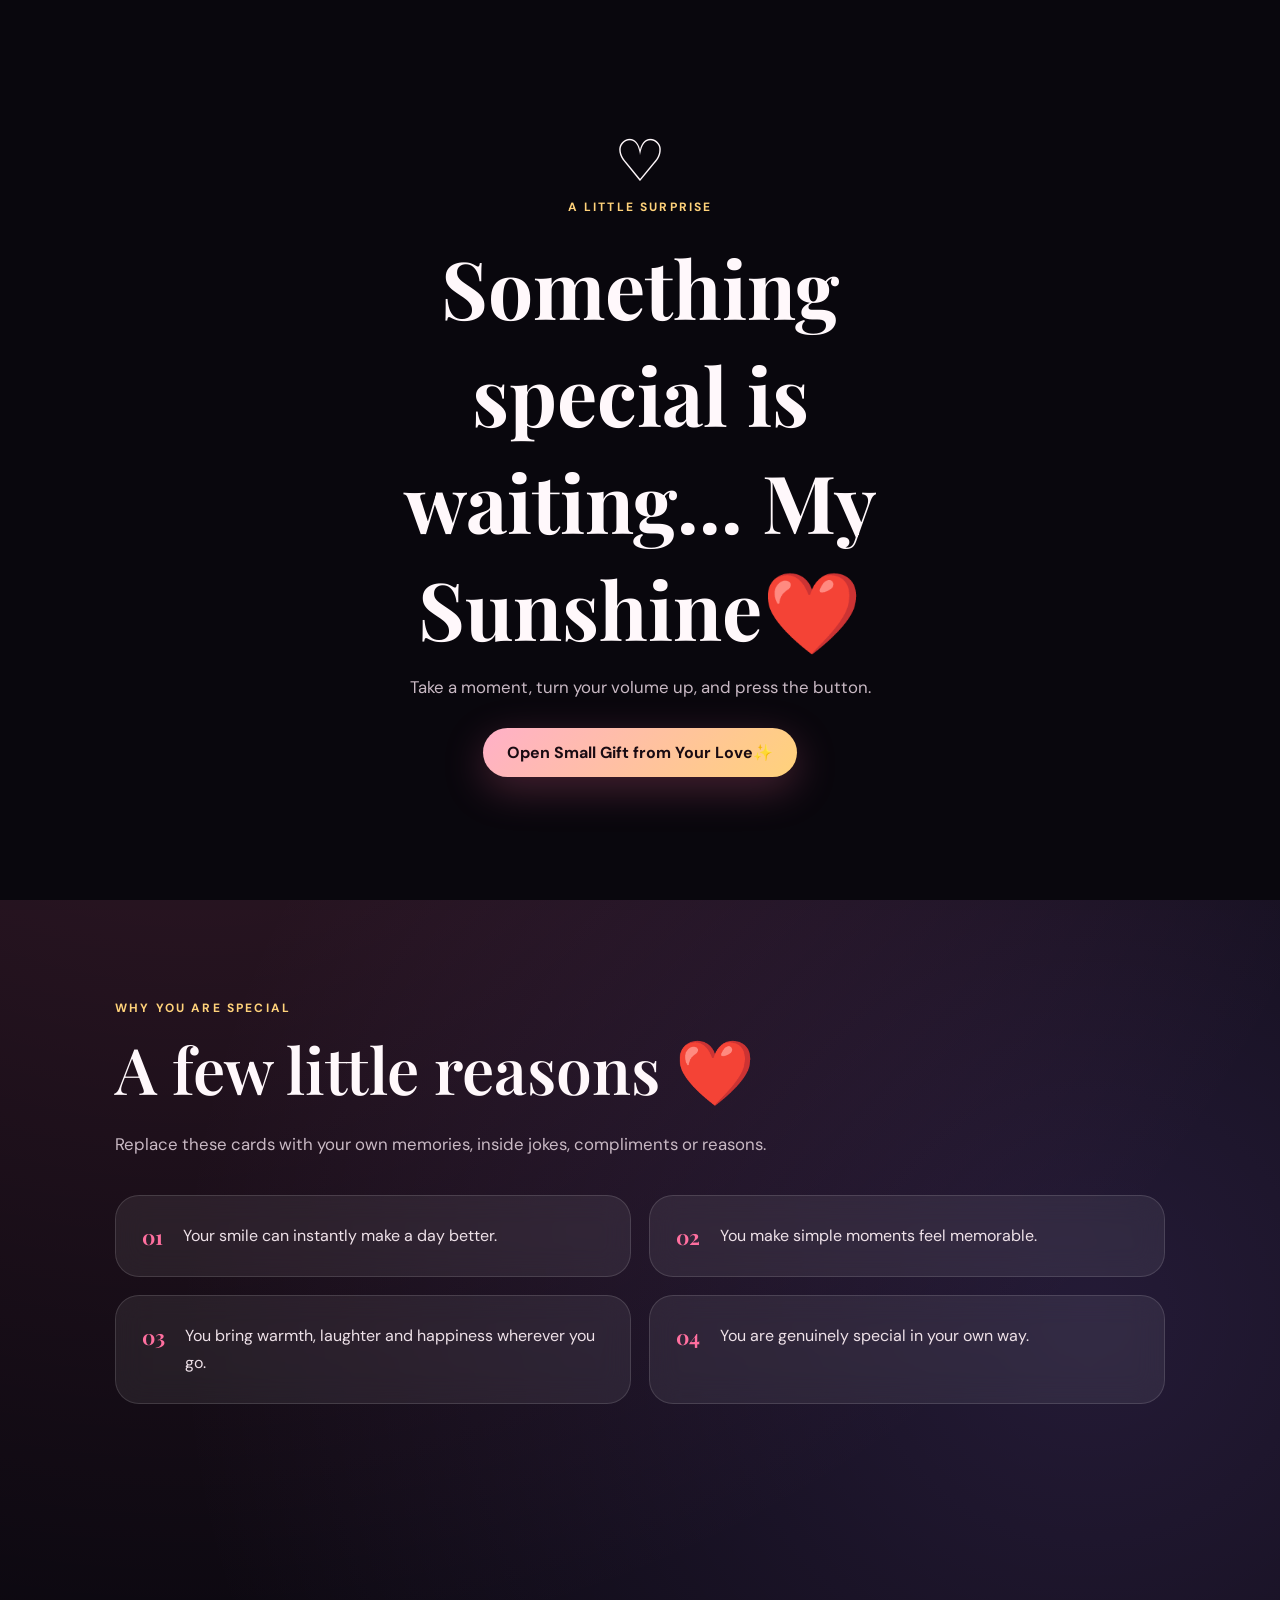
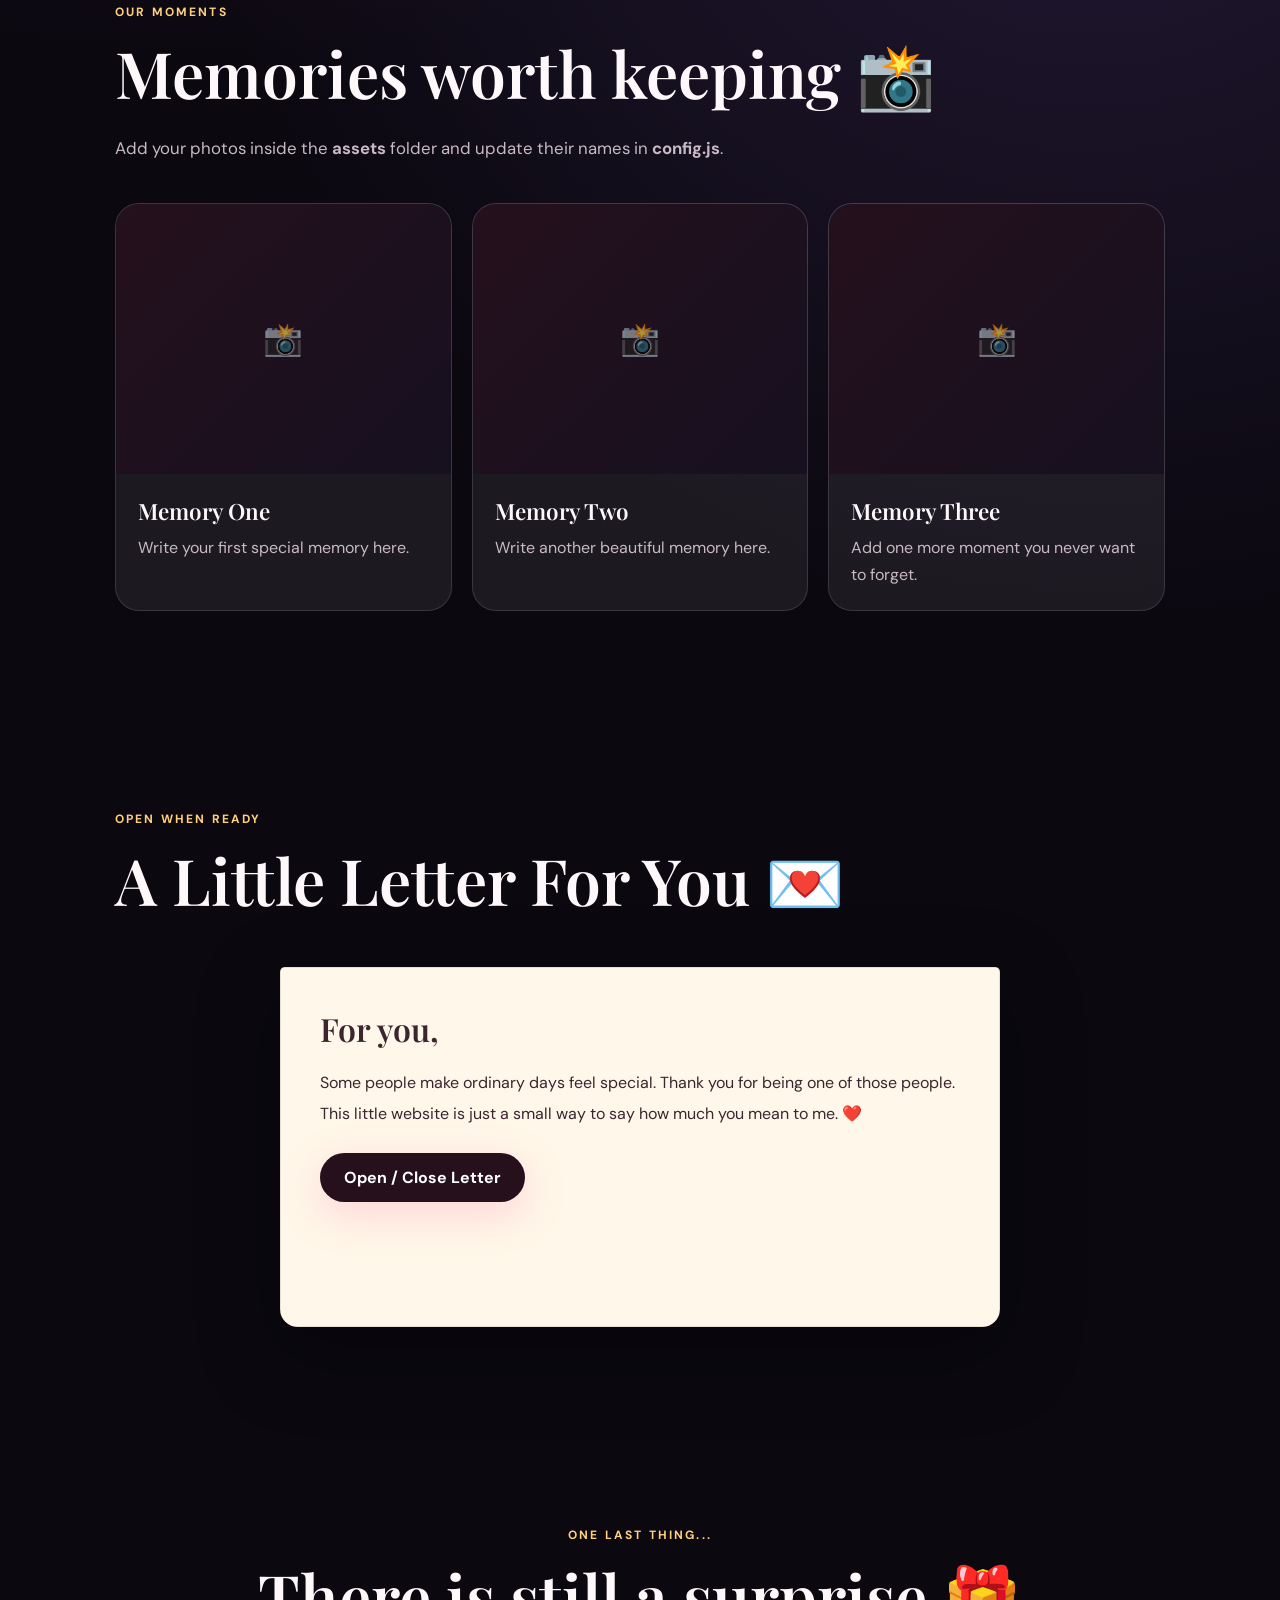
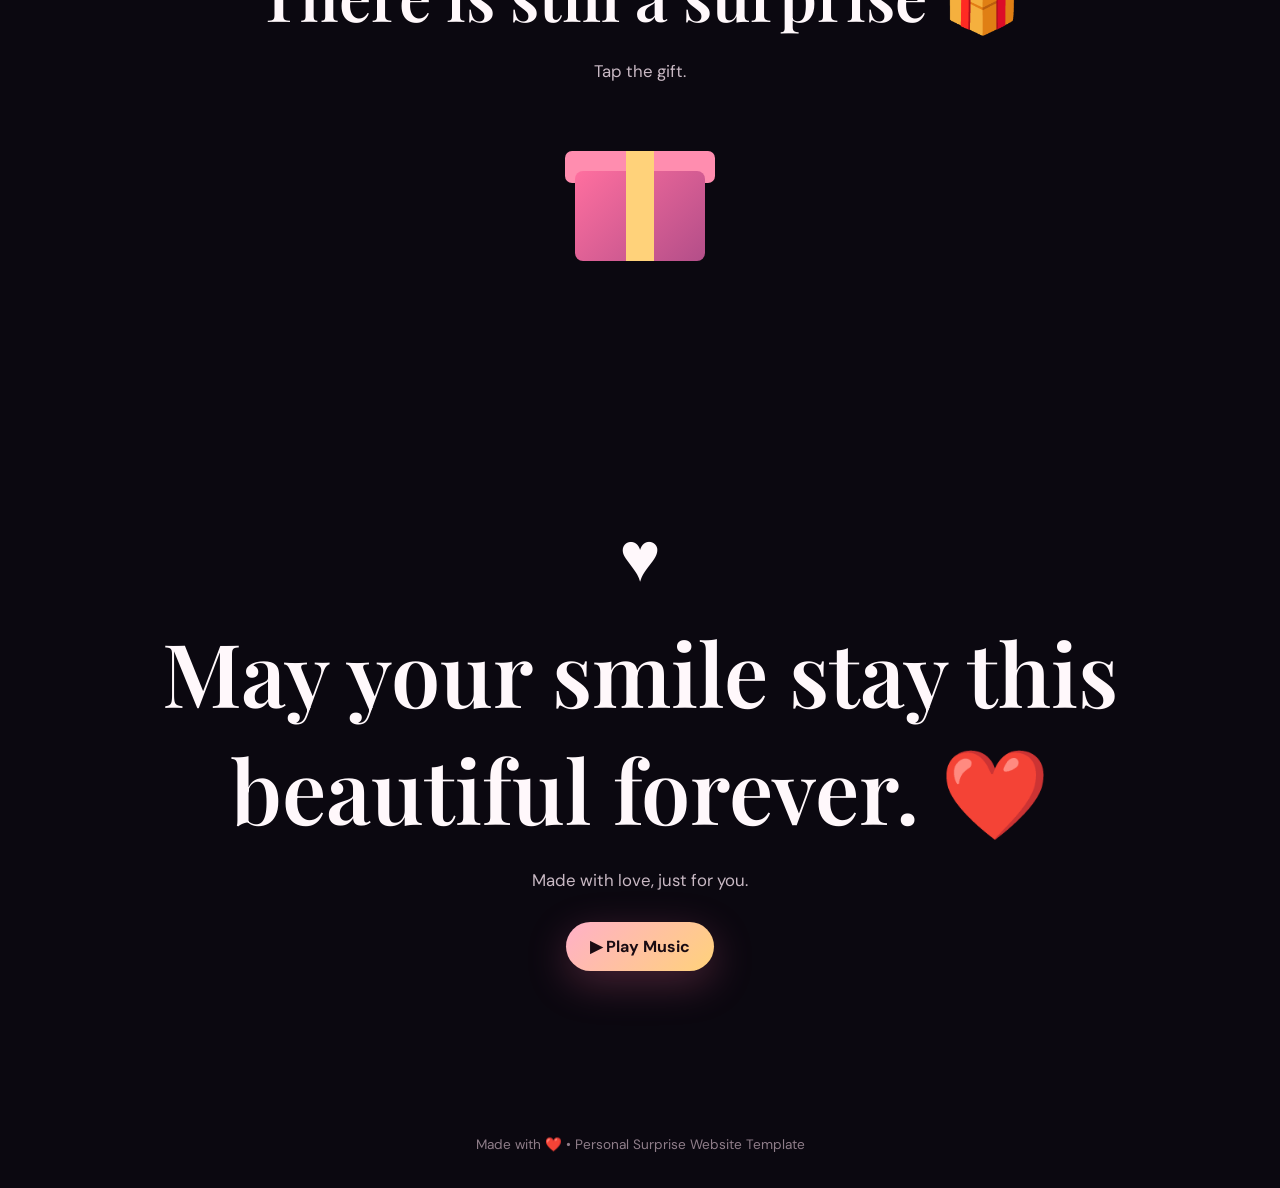
==== index.html @ 91154328 "Update index.html" ====
<!DOCTYPE html>
<html lang="en">
<head>
  <meta charset="UTF-8">
  <meta name="viewport" content="width=device-width, initial-scale=1.0">
  <meta name="description" content="A personalized surprise website">
  <link rel="stylesheet" href="style.css">
</head>
<body>

  <div class="intro" id="intro">
    <div class="intro-box">
      <div class="mini-heart">♡</div>
      <div class="eyebrow">A little surprise</div>
      <h1>Something special is waiting... My Sunshine❤️</h1>
      <p>Take a moment, turn your volume up, and press the button.</p>
      <button class="btn" id="startButton">Open Small Gift from Your Love✨</button>
    </div>
  </div>

  <main>
    <section class="hero" id="home">
      <div class="container hero-content">
        <div class="eyebrow" id="occasionLabel">Happy Birthday</div>
        <h1 id="heroTitle">Happy Birthday, <span id="personName">Someone Special</span>! 🎂</h1>
        <p class="lead" id="heroText">A little surprise made just for you.</p>
        <div class="countdown" id="countdown">Loading...</div>
        <div class="scroll-note">Scroll slowly ↓</div>
      </div>
    </section>

    <section>
      <div class="container">
        <div class="eyebrow">Why you are special</div>
        <h2>A few little reasons ❤️</h2>
        <p class="lead">Replace these cards with your own memories, inside jokes, compliments or reasons.</p>
        <div class="grid" id="reasons"></div>
      </div>
    </section>

    <section>
      <div class="container">
        <div class="eyebrow">Our moments</div>
        <h2>Memories worth keeping 📸</h2>
        <p class="lead">Add your photos inside the <b>assets</b> folder and update their names in <b>config.js</b>.</p>
        <div class="memories" id="memories"></div>
      </div>
    </section>

    <section>
      <div class="container">
        <div class="eyebrow">Open when ready</div>
        <h2 id="letterTitle">A Little Letter For You 💌</h2>
        <div class="letter-wrap">
          <div class="letter" id="letter">
            <h3>For you,</h3>
            <p id="letterText"></p>
            <button class="btn open-letter" id="openLetter">Open / Close Letter</button>
          </div>
        </div>
      </div>
    </section>

    <section class="gift-section">
      <div class="container">
        <div class="eyebrow">One last thing...</div>
        <h2>There is still a surprise 🎁</h2>
        <p class="lead" style="margin:auto">Tap the gift.</p>
        <div class="gift" id="gift" aria-label="Open gift">
          <div class="lid"></div>
          <div class="ribbon"></div>
          <div class="box"></div>
        </div>
      </div>
    </section>

    <section class="final" id="final">
      <div class="container">
        <div class="final-heart">♥</div>
        <h2 id="finalMessage">May your smile stay this beautiful forever. ❤️</h2>
        <p class="lead" style="margin:auto">Made with love, just for you.</p>
        <button class="btn" id="musicButton">▶ Play Music</button>
      </div>
    </section>
  </main>

  <audio id="music" loop preload="none"></audio>

  <footer>
    Made with ❤️ • Personal Surprise Website Template
  </footer>

  <script src="config.js"></script>
  <script src="script.js"></script>
</body>
</html>
---- style.css ----
@import url('https://fonts.googleapis.com/css2?family=DM+Sans:wght@400;500;700&family=Playfair+Display:wght@500;600;700&display=swap');

:root{
  --bg:#0b0810;
  --card:rgba(255,255,255,.07);
  --line:rgba(255,255,255,.13);
  --text:#fff8fb;
  --muted:#c9b9c4;
  --pink:#ff6f9f;
  --purple:#a77bff;
  --gold:#ffd27a;
}

*{box-sizing:border-box;margin:0;padding:0}
html{scroll-behavior:smooth}
body{
  background:
    radial-gradient(circle at 15% 10%, rgba(255,111,159,.18), transparent 30%),
    radial-gradient(circle at 85% 30%, rgba(167,123,255,.16), transparent 28%),
    var(--bg);
  color:var(--text);
  font-family:"DM Sans",sans-serif;
  overflow-x:hidden;
}
body:before{
  content:"";position:fixed;inset:0;pointer-events:none;opacity:.22;
  background-image:radial-gradient(rgba(255,255,255,.8) 1px,transparent 1px);
  background-size:42px 42px;
}
a{color:inherit;text-decoration:none}
button{font:inherit}

.intro{
  position:fixed;z-index:50;inset:0;display:grid;place-items:center;
  background:#09070d;transition:opacity .8s,visibility .8s;
}
.intro.hide{opacity:0;visibility:hidden;pointer-events:none}
.intro-box{text-align:center;padding:30px;max-width:650px}
.mini-heart{font-size:58px;animation:pulse 1.5s infinite}
.intro h1{font:700 clamp(2.4rem,8vw,5rem) "Playfair Display",serif;margin:18px 0 12px}
.intro p{color:var(--muted);font-size:1.05rem;line-height:1.7}
.btn{
  border:0;border-radius:999px;padding:14px 24px;margin-top:26px;
  color:#190b12;background:linear-gradient(135deg,#ffb0c8,#ffd27a);
  font-weight:700;cursor:pointer;box-shadow:0 12px 40px rgba(255,111,159,.25);
  transition:transform .25s,box-shadow .25s;
}
.btn:hover{transform:translateY(-3px);box-shadow:0 18px 50px rgba(255,111,159,.38)}

section{padding:100px 22px;position:relative}
.container{width:min(1050px,100%);margin:auto}
.eyebrow{text-transform:uppercase;letter-spacing:.18em;font-size:.75rem;color:var(--gold);font-weight:700}
h2{font:600 clamp(2.1rem,6vw,4rem) "Playfair Display",serif;margin:10px 0 18px}
.lead{color:var(--muted);font-size:1.05rem;line-height:1.8;max-width:700px}

.hero{min-height:100vh;display:grid;place-items:center;text-align:center}
.hero-content{max-width:900px}
.hero h1{font:700 clamp(3rem,10vw,7.5rem)/.92 "Playfair Display",serif;letter-spacing:-.04em;margin:20px 0}
.hero h1 span{background:linear-gradient(135deg,#fff,#ff9fbe 50%,#c7a8ff);-webkit-background-clip:text;background-clip:text;color:transparent}
.scroll-note{margin-top:40px;color:var(--muted);font-size:.85rem;letter-spacing:.12em;text-transform:uppercase}

.countdown{
  margin:28px auto 0;padding:16px 24px;border:1px solid var(--line);
  border-radius:18px;background:var(--card);width:max-content;max-width:100%;
  color:#ffe9f1;font-weight:700
}

.grid{display:grid;grid-template-columns:repeat(2,1fr);gap:18px;margin-top:36px}
.reason-card{
  border:1px solid var(--line);background:var(--card);border-radius:24px;
  padding:26px;display:flex;gap:20px;align-items:flex-start;
  backdrop-filter:blur(14px);transition:transform .3s,border-color .3s;
}
.reason-card:hover{transform:translateY(-5px);border-color:rgba(255,111,159,.5)}
.reason-number{font:700 1.3rem "Playfair Display";color:var(--pink)}
.reason-card p{color:#eee1e8;line-height:1.7}

.memories{display:grid;grid-template-columns:repeat(3,1fr);gap:20px;margin-top:40px}
.memory-card{
  overflow:hidden;border:1px solid var(--line);border-radius:24px;background:var(--card);
  transition:transform .3s;
}
.memory-card:hover{transform:translateY(-7px)}
.memory-image{height:270px;background:linear-gradient(135deg,#25101c,#171020);position:relative;display:grid;place-items:center;overflow:hidden}
.memory-image img{width:100%;height:100%;object-fit:cover}
.memory-image span{position:absolute;font-size:2rem;opacity:.6}
.image-placeholder img{display:none}
.memory-content{padding:22px}
.memory-content h3{font:600 1.4rem "Playfair Display";margin-bottom:8px}
.memory-content p{color:var(--muted);line-height:1.7}

.letter-wrap{display:grid;place-items:center;margin-top:45px}
.letter{
  width:min(720px,100%);min-height:360px;padding:40px;
  background:#fff7e9;color:#3d2530;border-radius:5px 5px 18px 18px;
  box-shadow:0 25px 80px rgba(0,0,0,.35);position:relative;
  transform-style:preserve-3d;
}
.letter:before{
  content:"";position:absolute;inset:0;border:1px solid rgba(80,40,40,.12);
  pointer-events:none
}
.letter h3{font:600 2rem "Playfair Display";margin-bottom:18px}
.letter p{line-height:1.9;white-space:pre-line}
.open-letter{margin-top:24px;background:#25101c;color:white}

.gift-section{text-align:center}
.gift{
  width:150px;height:130px;margin:45px auto 20px;position:relative;cursor:pointer;
  transition:transform .35s;
}
.gift:hover{transform:scale(1.08) rotate(-2deg)}
.gift .box{position:absolute;bottom:0;left:10px;width:130px;height:90px;border-radius:8px;background:linear-gradient(135deg,#ff6f9f,#b34e89)}
.gift .lid{position:absolute;top:20px;left:0;width:150px;height:32px;border-radius:7px;background:#ff8daf;transition:transform .6s}
.gift .ribbon{position:absolute;left:61px;top:20px;width:28px;height:110px;background:#ffd27a;z-index:2}
.gift.opened .lid{transform:translateY(-60px) rotate(-8deg)}

.final{text-align:center;min-height:80vh;display:grid;place-items:center}
.final h2{font-size:clamp(2.5rem,7vw,5.5rem)}
.final-heart{font-size:70px;animation:pulse 1.4s infinite}

footer{text-align:center;padding:35px 20px;color:#8f7d89;font-size:.85rem}

.floating-heart{
  position:fixed;z-index:3;bottom:-40px;color:rgba(255,126,163,.38);
  font-size:18px;pointer-events:none;animation:floatUp linear forwards
}
.confetti{
  position:fixed;z-index:100;top:-20px;width:8px;height:14px;
  background:#ffb0c8;pointer-events:none;animation:fall 4s ease-in forwards
}

.reveal{opacity:0;transform:translateY(25px);transition:opacity .8s,transform .8s}
.reveal.visible{opacity:1;transform:none}

@keyframes pulse{50%{transform:scale(1.12)}}
@keyframes floatUp{to{transform:translateY(-110vh) rotate(360deg);opacity:0}}
@keyframes fall{to{transform:translateY(110vh) rotate(900deg);opacity:0}}

@media(max-width:760px){
  section{padding:75px 18px}
  .grid,.memories{grid-template-columns:1fr}
  .hero{min-height:92vh}
  .memory-image{height:230px}
  .letter{padding:28px 22px}
}
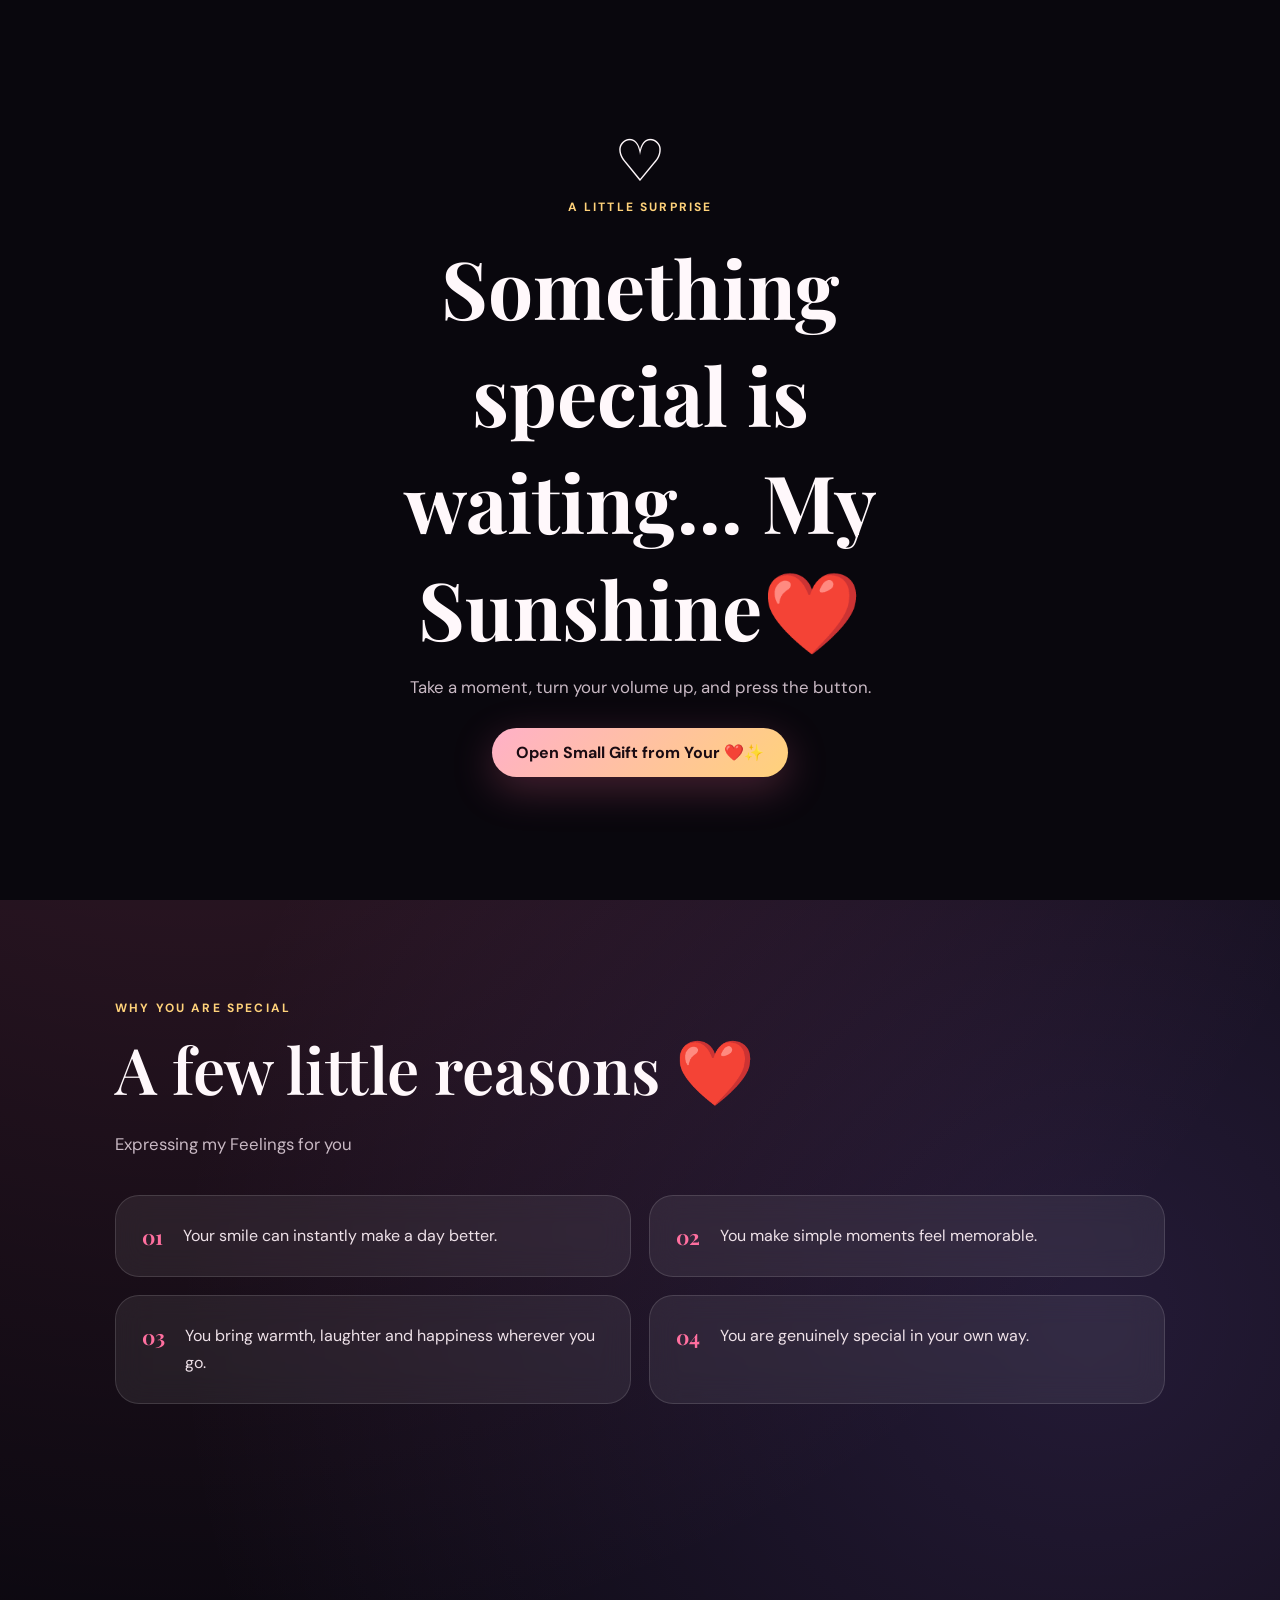
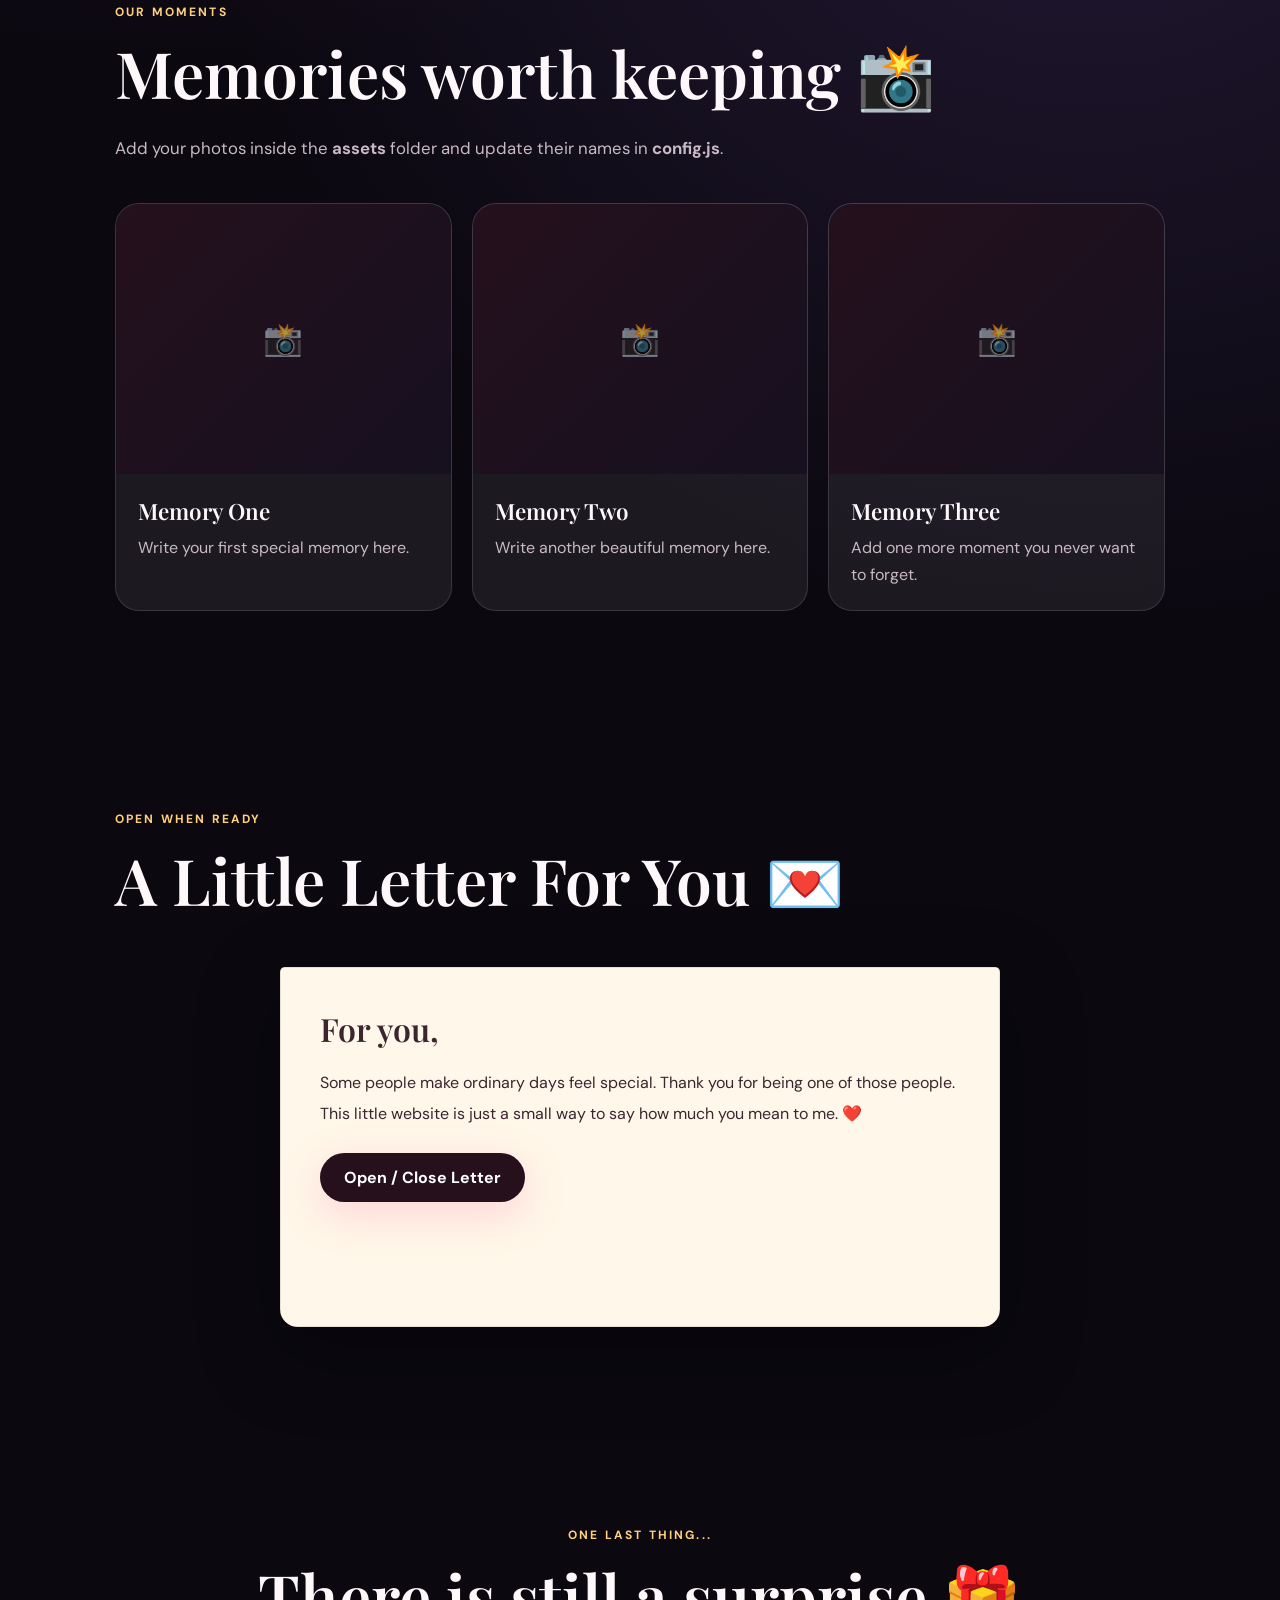
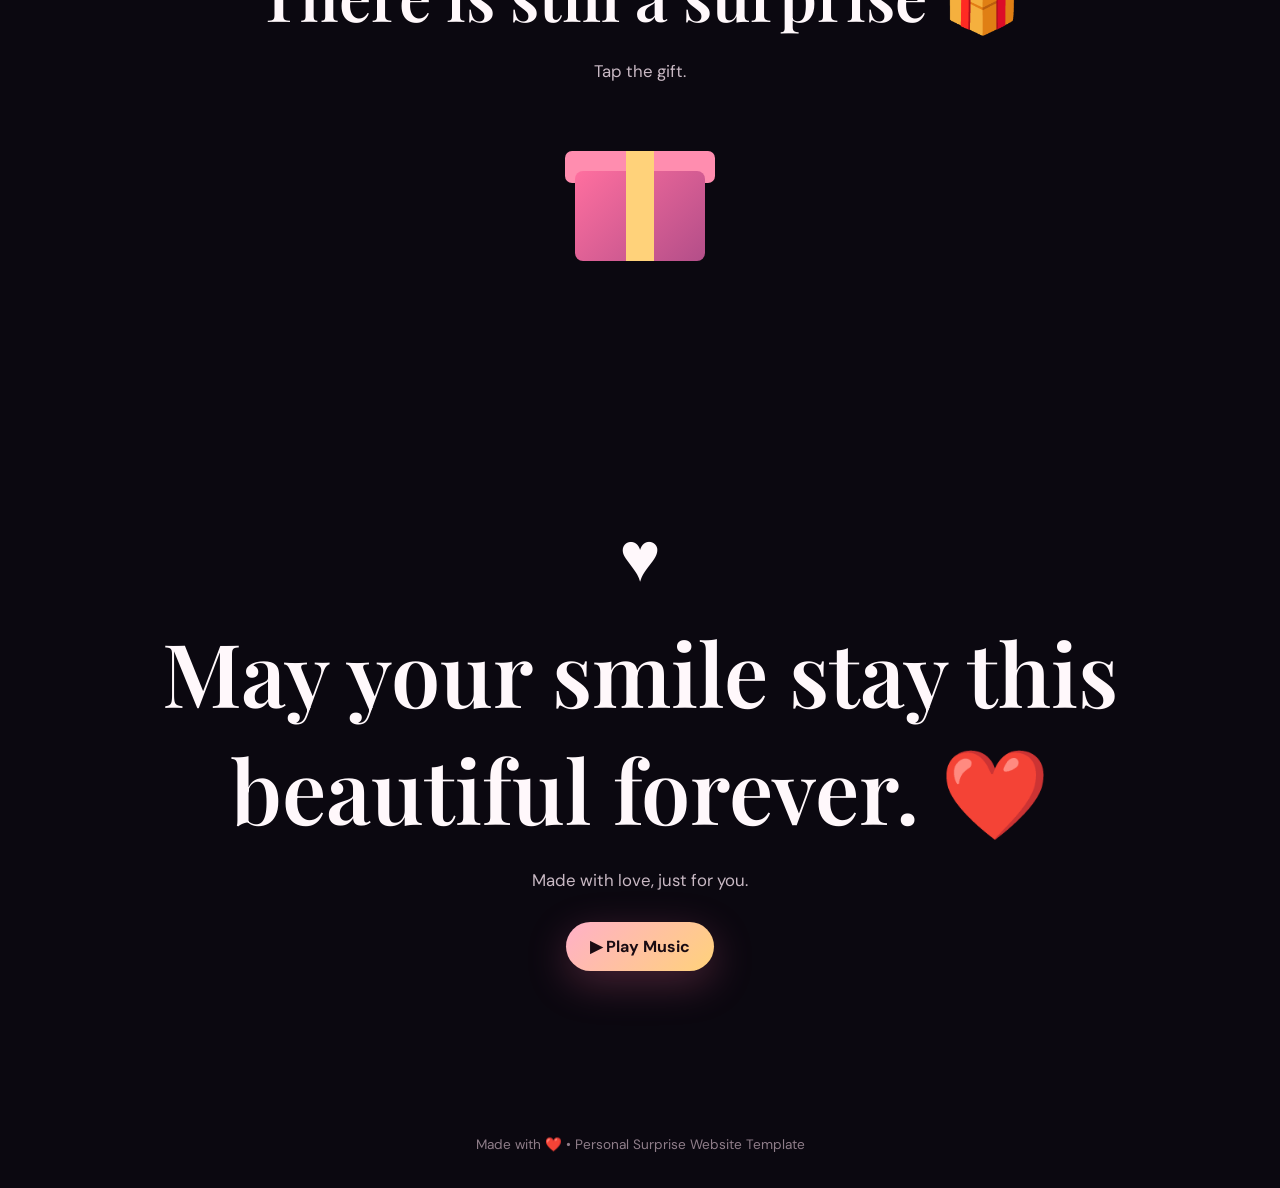
==== commit 51d9f627: "Update index.html" ====
--- a/index.html
+++ b/index.html
@@ -14,15 +14,15 @@
       <div class="eyebrow">A little surprise</div>
       <h1>Something special is waiting... My Sunshine❤️</h1>
       <p>Take a moment, turn your volume up, and press the button.</p>
-      <button class="btn" id="startButton">Open Small Gift from Your Love✨</button>
+      <button class="btn" id="startButton">Open Small Gift from Your ❤️✨</button>
     </div>
   </div>
 
   <main>
     <section class="hero" id="home">
       <div class="container hero-content">
-        <div class="eyebrow" id="occasionLabel">Happy Birthday</div>
-        <h1 id="heroTitle">Happy Birthday, <span id="personName">Someone Special</span>! 🎂</h1>
+        <div class="eyebrow" id="occasionLabel">Special Day</div>
+        <h1 id="heroTitle">Happy Birthday, <span id="personName">My Sunshine</span>! 🎂</h1>
         <p class="lead" id="heroText">A little surprise made just for you.</p>
         <div class="countdown" id="countdown">Loading...</div>
         <div class="scroll-note">Scroll slowly ↓</div>
@@ -33,7 +33,7 @@
       <div class="container">
         <div class="eyebrow">Why you are special</div>
         <h2>A few little reasons ❤️</h2>
-        <p class="lead">Replace these cards with your own memories, inside jokes, compliments or reasons.</p>
+        <p class="lead">Expressing my Feelings for you</p>
         <div class="grid" id="reasons"></div>
       </div>
     </section>
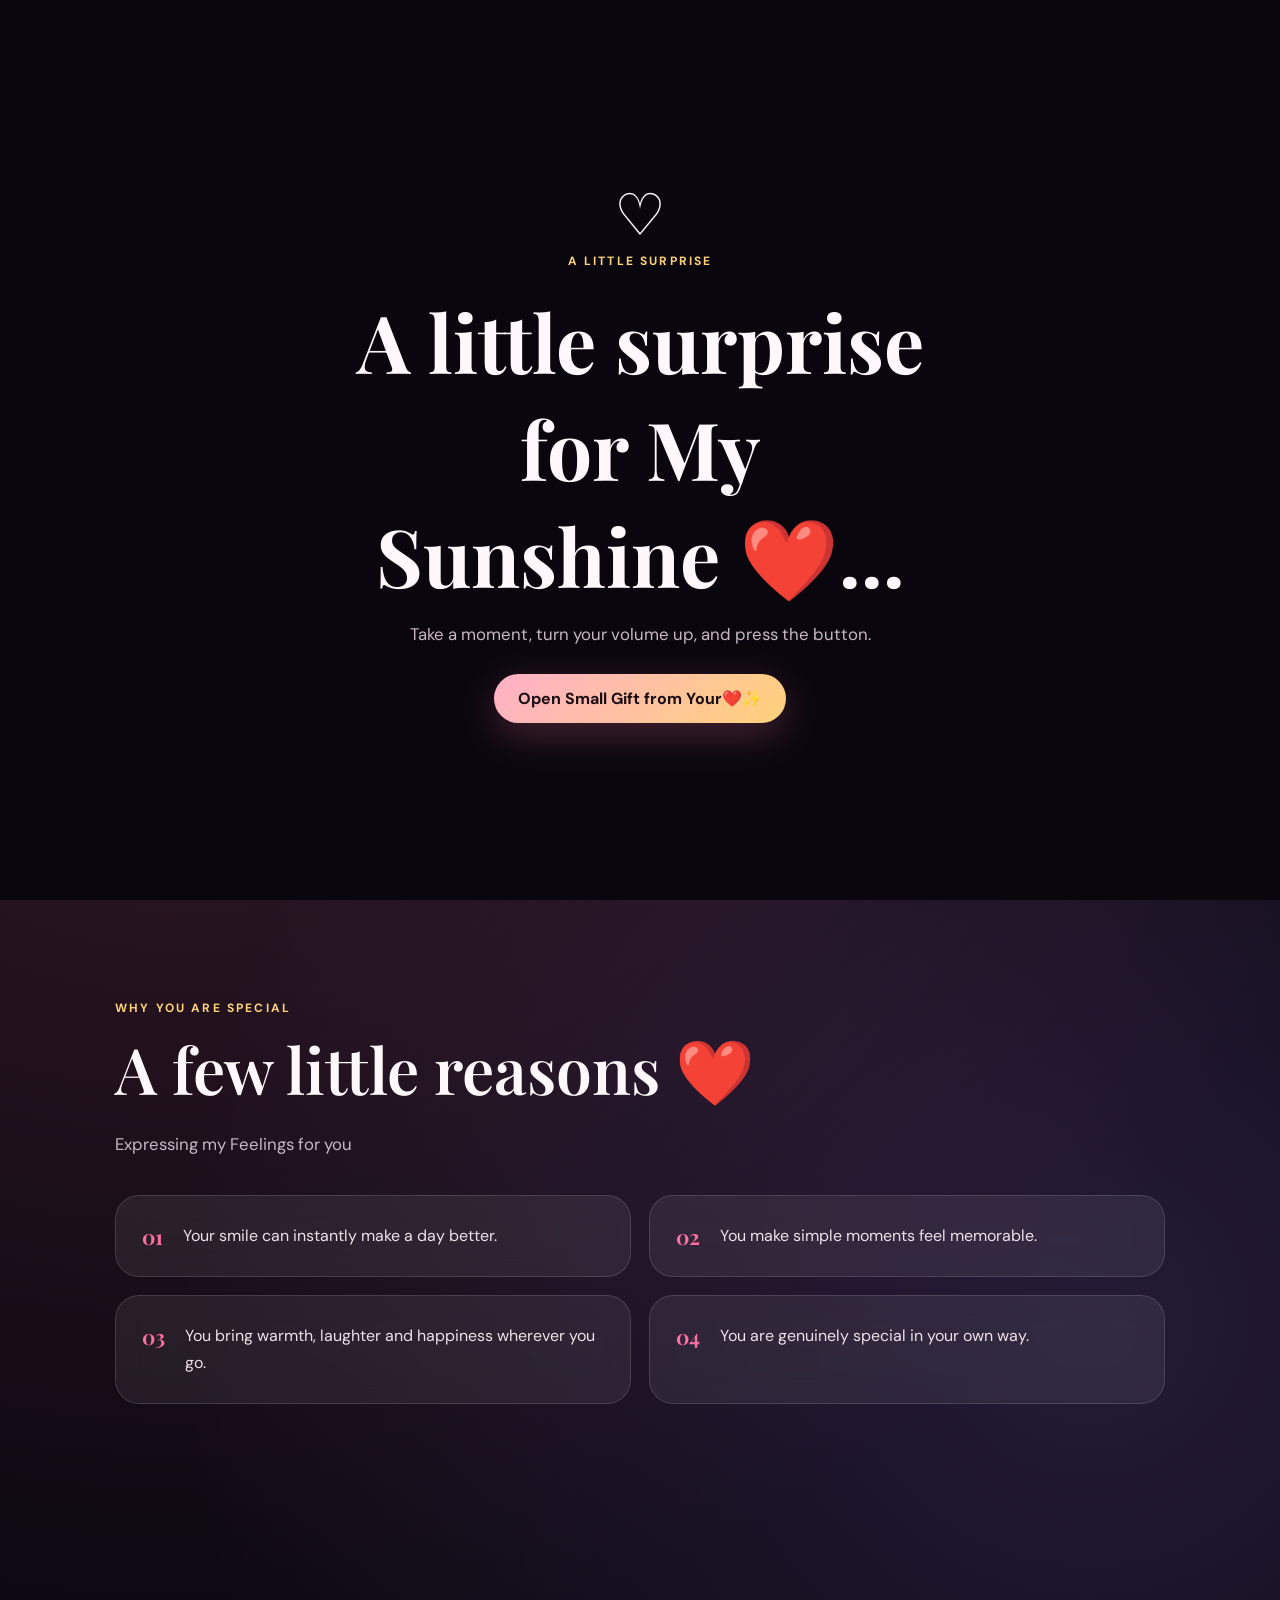
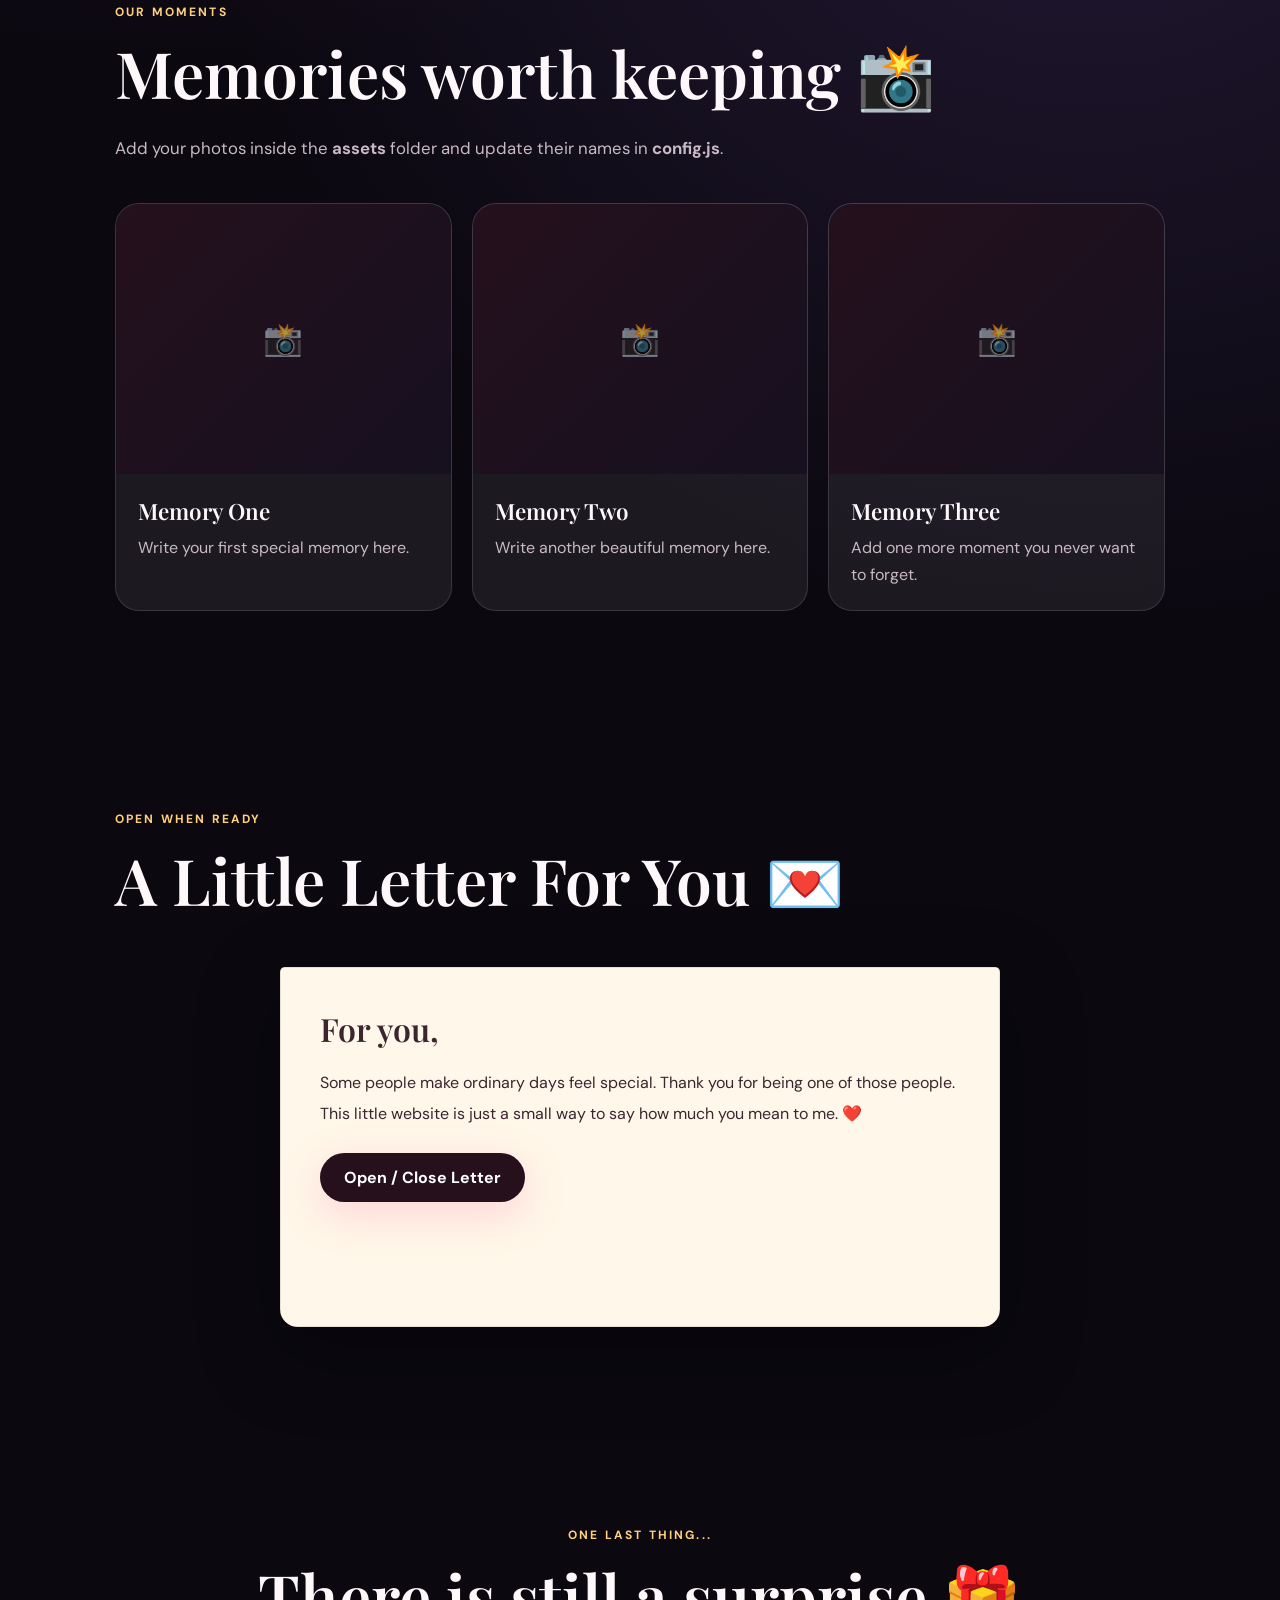
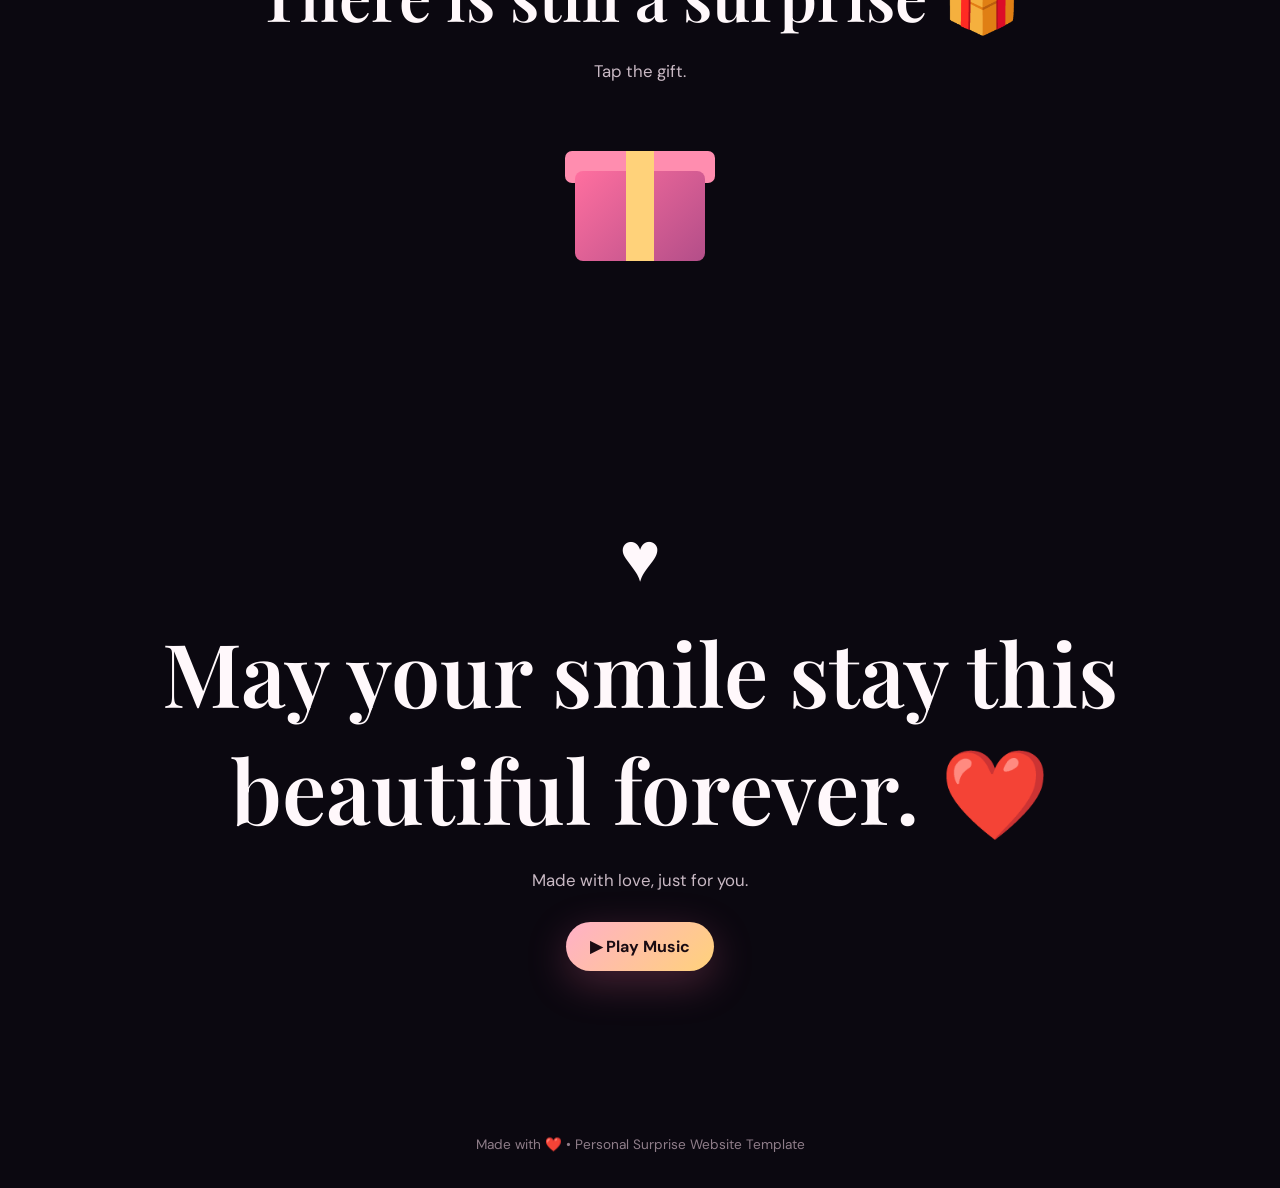
==== commit bebd51af: "Update index.html" ====
--- a/index.html
+++ b/index.html
@@ -12,9 +12,9 @@
     <div class="intro-box">
       <div class="mini-heart">♡</div>
       <div class="eyebrow">A little surprise</div>
-      <h1>Something special is waiting... My Sunshine❤️</h1>
+      <h1>A little surprise for My Sunshine ❤️...</h1>
       <p>Take a moment, turn your volume up, and press the button.</p>
-      <button class="btn" id="startButton">Open Small Gift from Your ❤️✨</button>
+      <button class="btn" id="startButton">Open Small Gift from Your❤️✨</button>
     </div>
   </div>
 
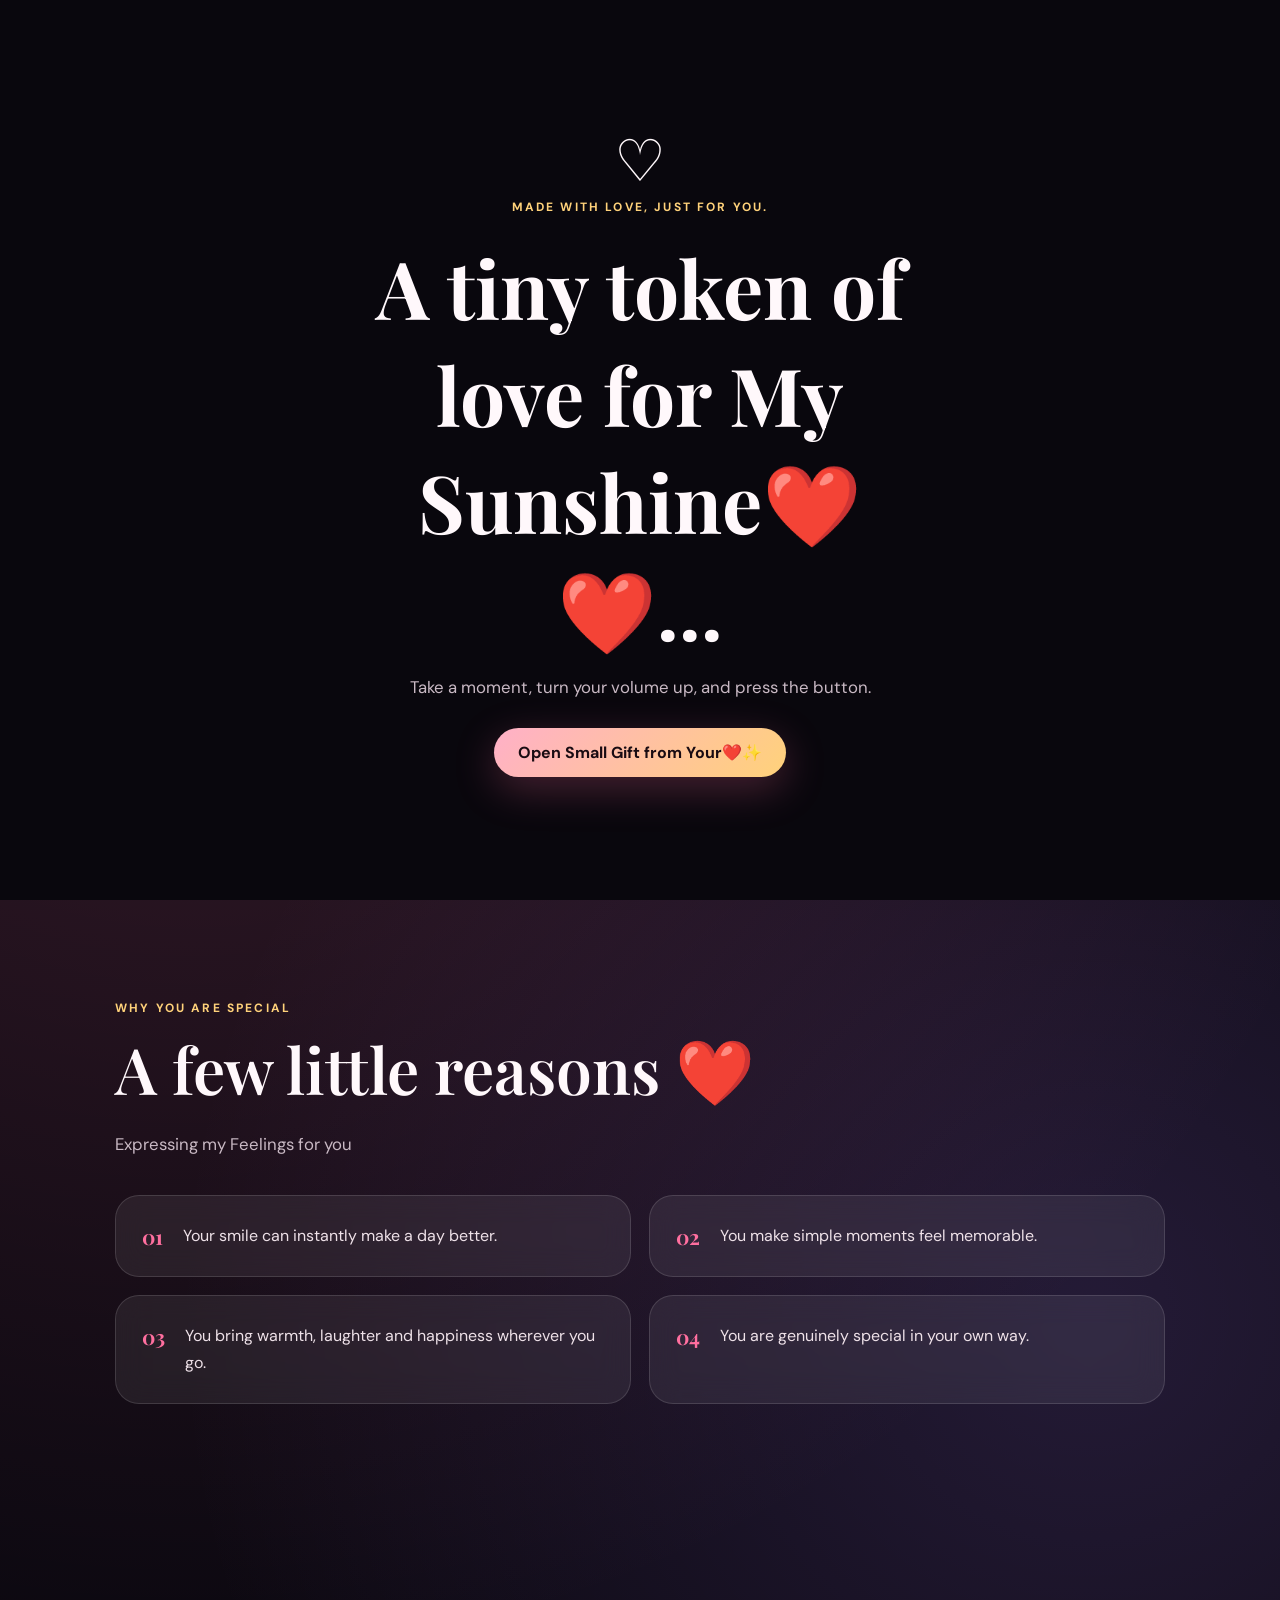
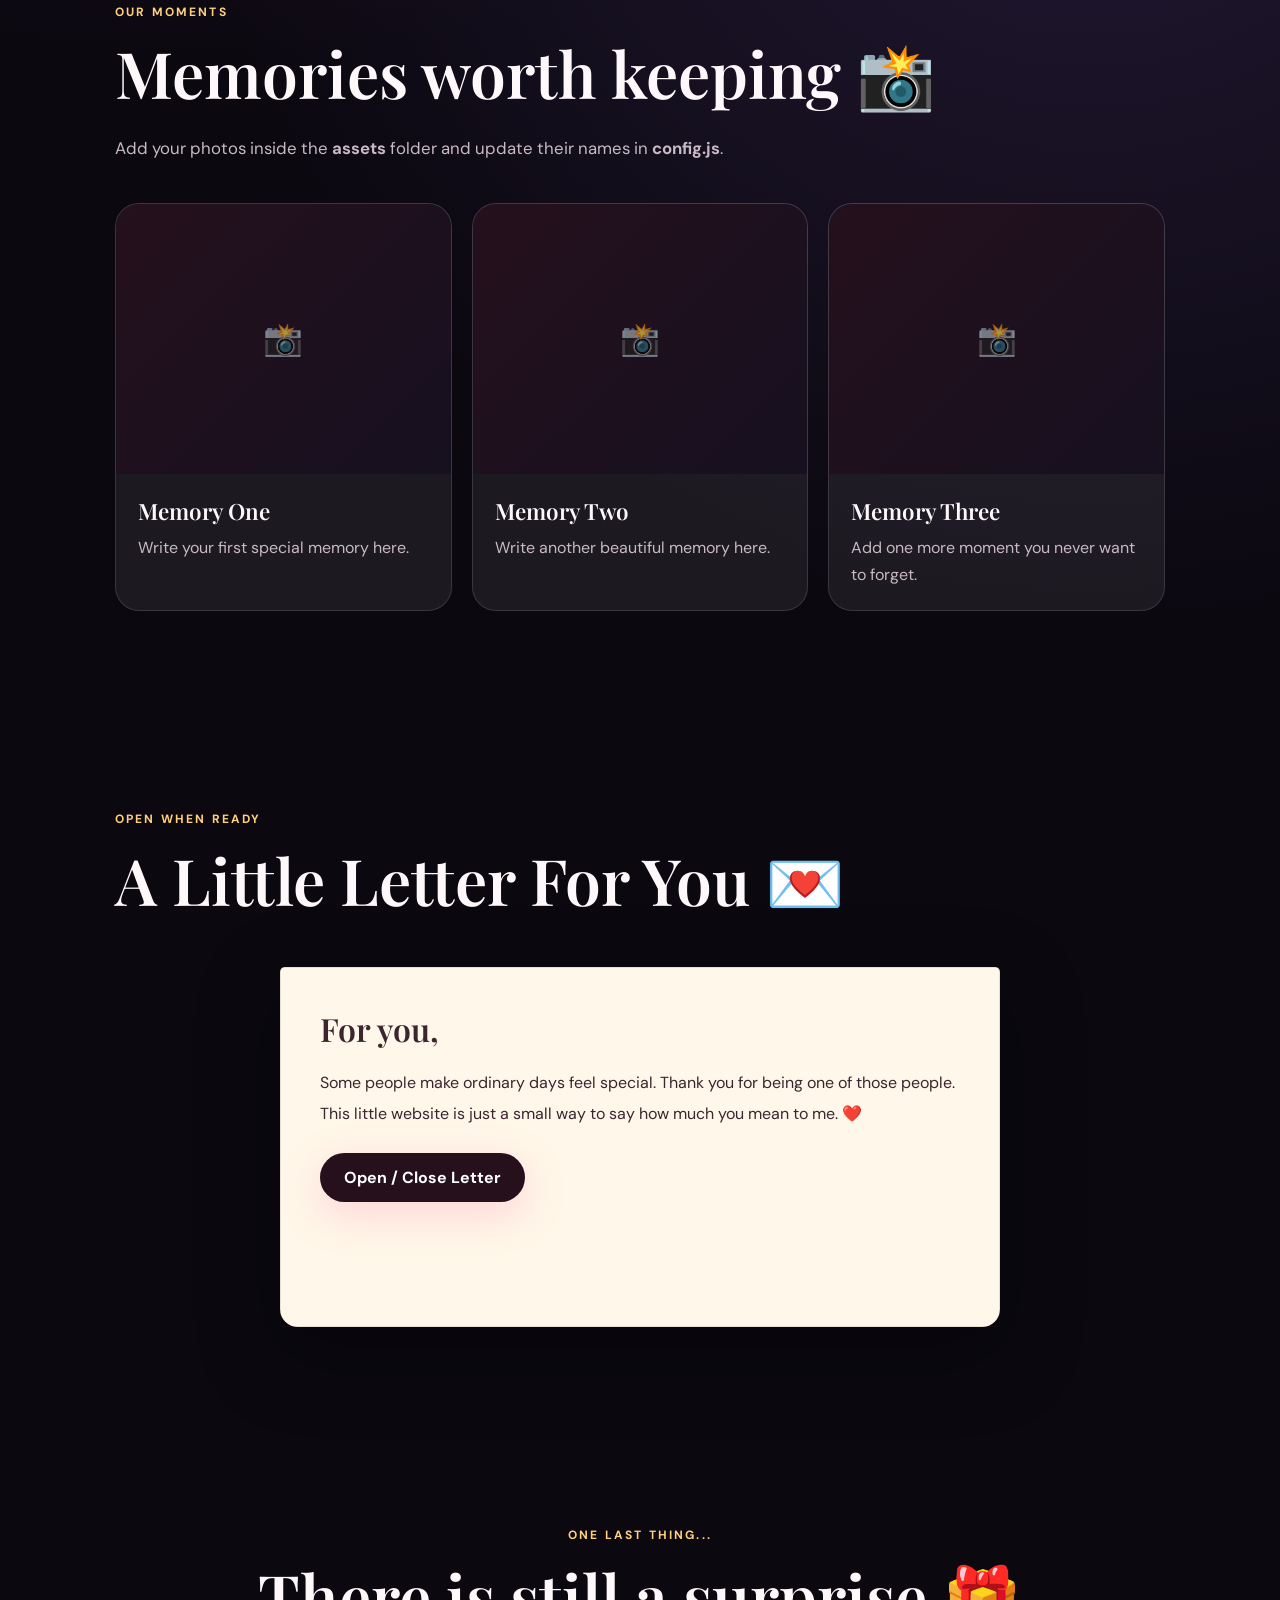
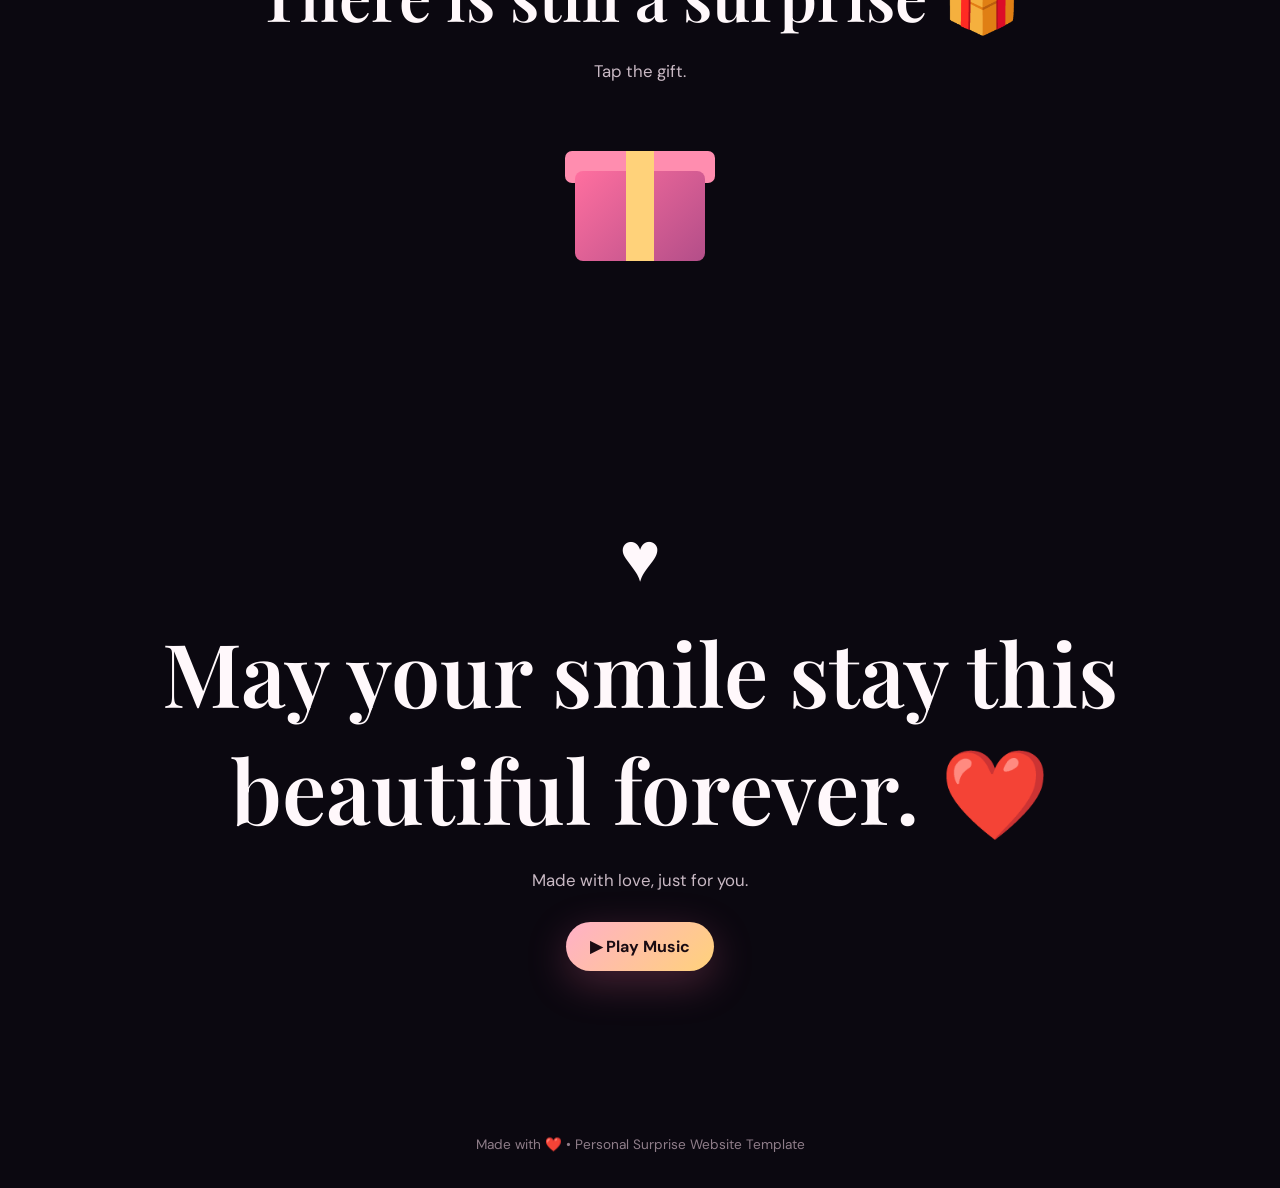
==== commit 9eee4928: "Update index.html" ====
--- a/index.html
+++ b/index.html
@@ -11,8 +11,8 @@
   <div class="intro" id="intro">
     <div class="intro-box">
       <div class="mini-heart">♡</div>
-      <div class="eyebrow">A little surprise</div>
-      <h1>A little surprise for My Sunshine ❤️...</h1>
+      <div class="eyebrow">Made with love, just for you.</div>
+      <h1>A tiny token of love for My Sunshine❤️❤️...</h1>
       <p>Take a moment, turn your volume up, and press the button.</p>
       <button class="btn" id="startButton">Open Small Gift from Your❤️✨</button>
     </div>
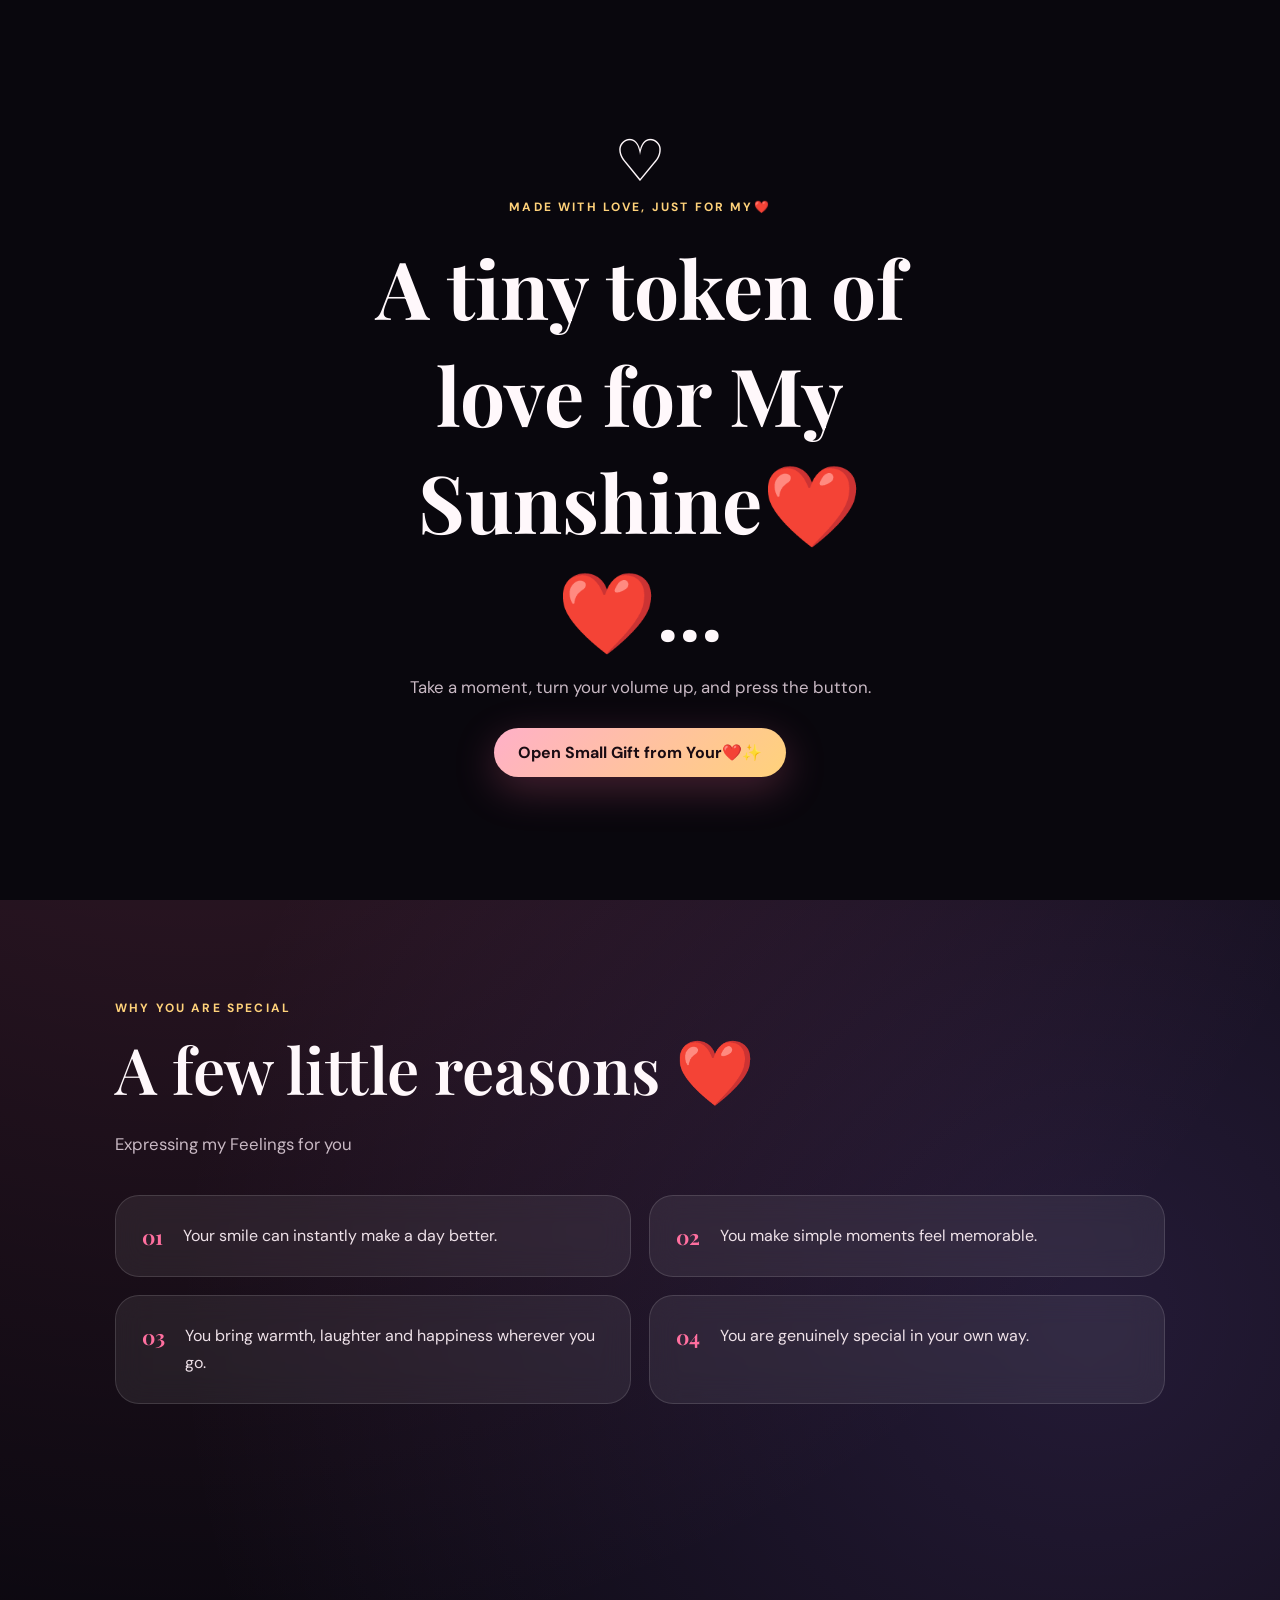
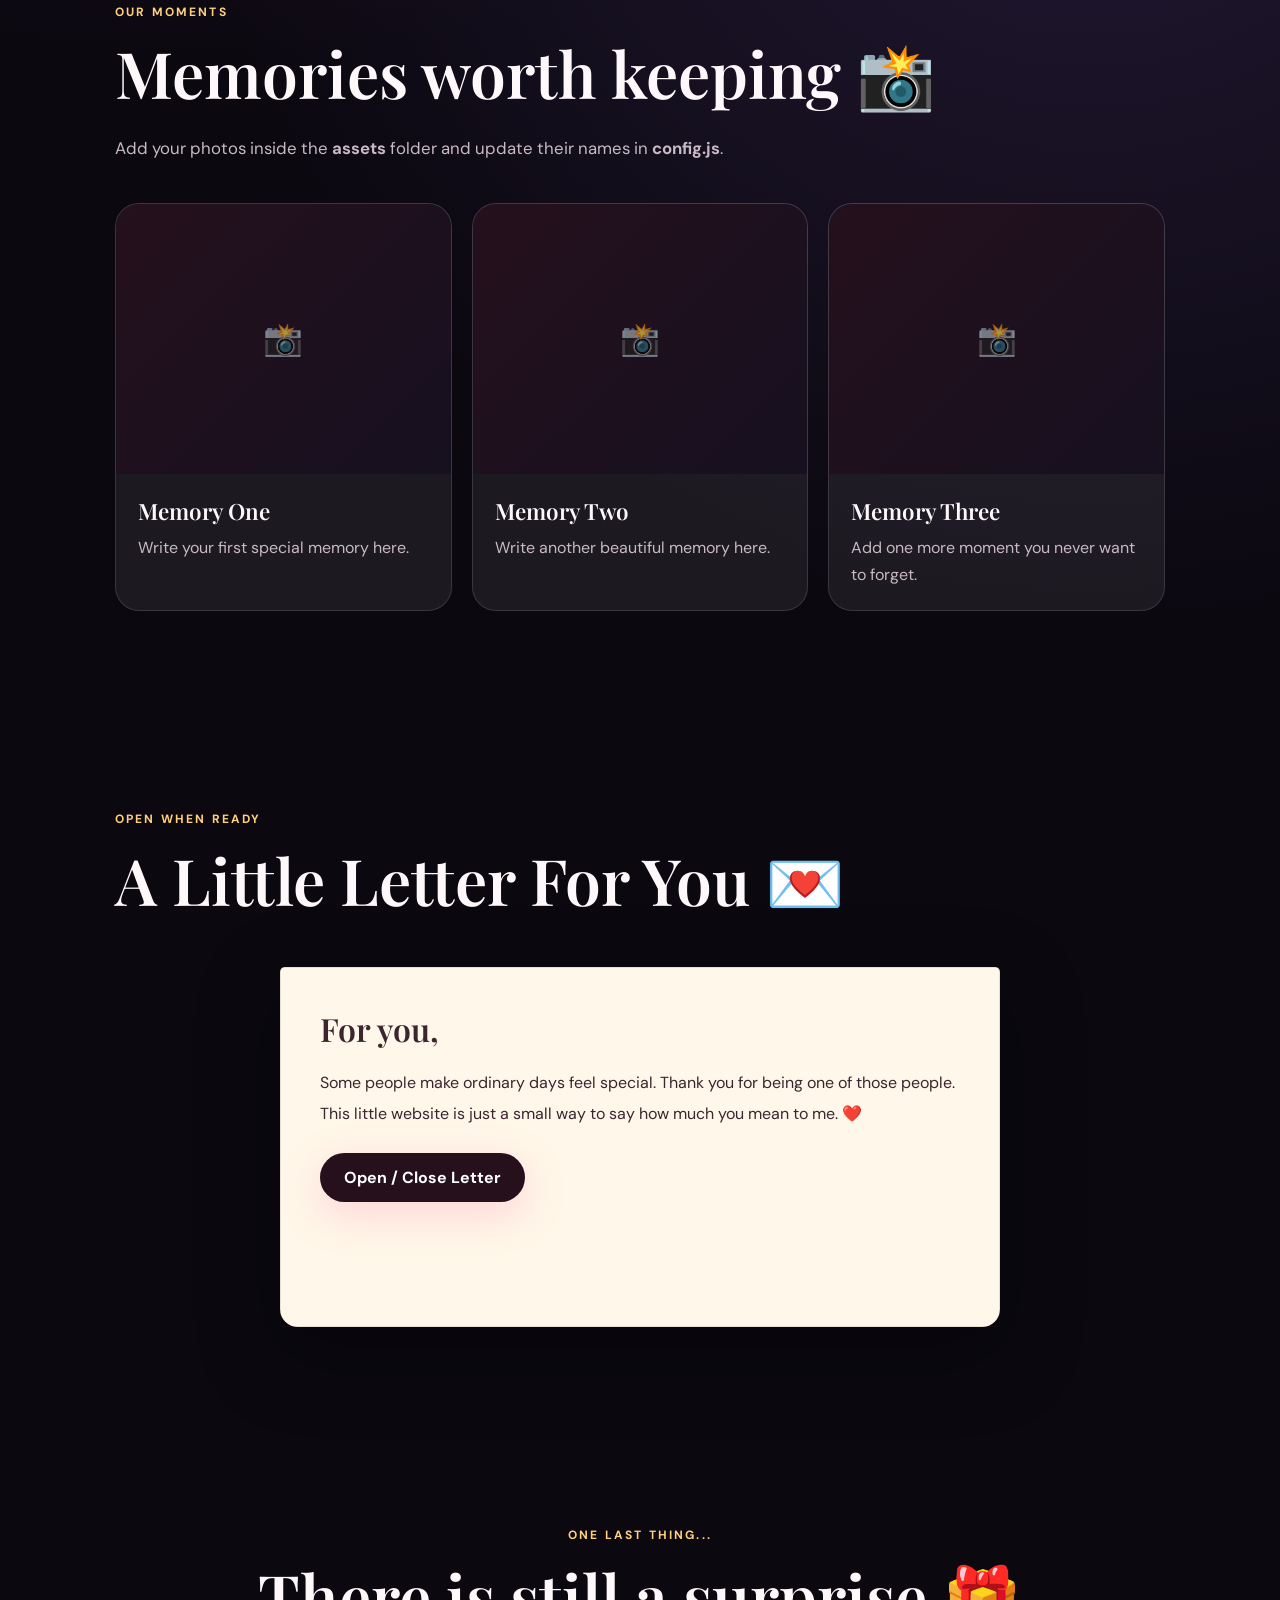
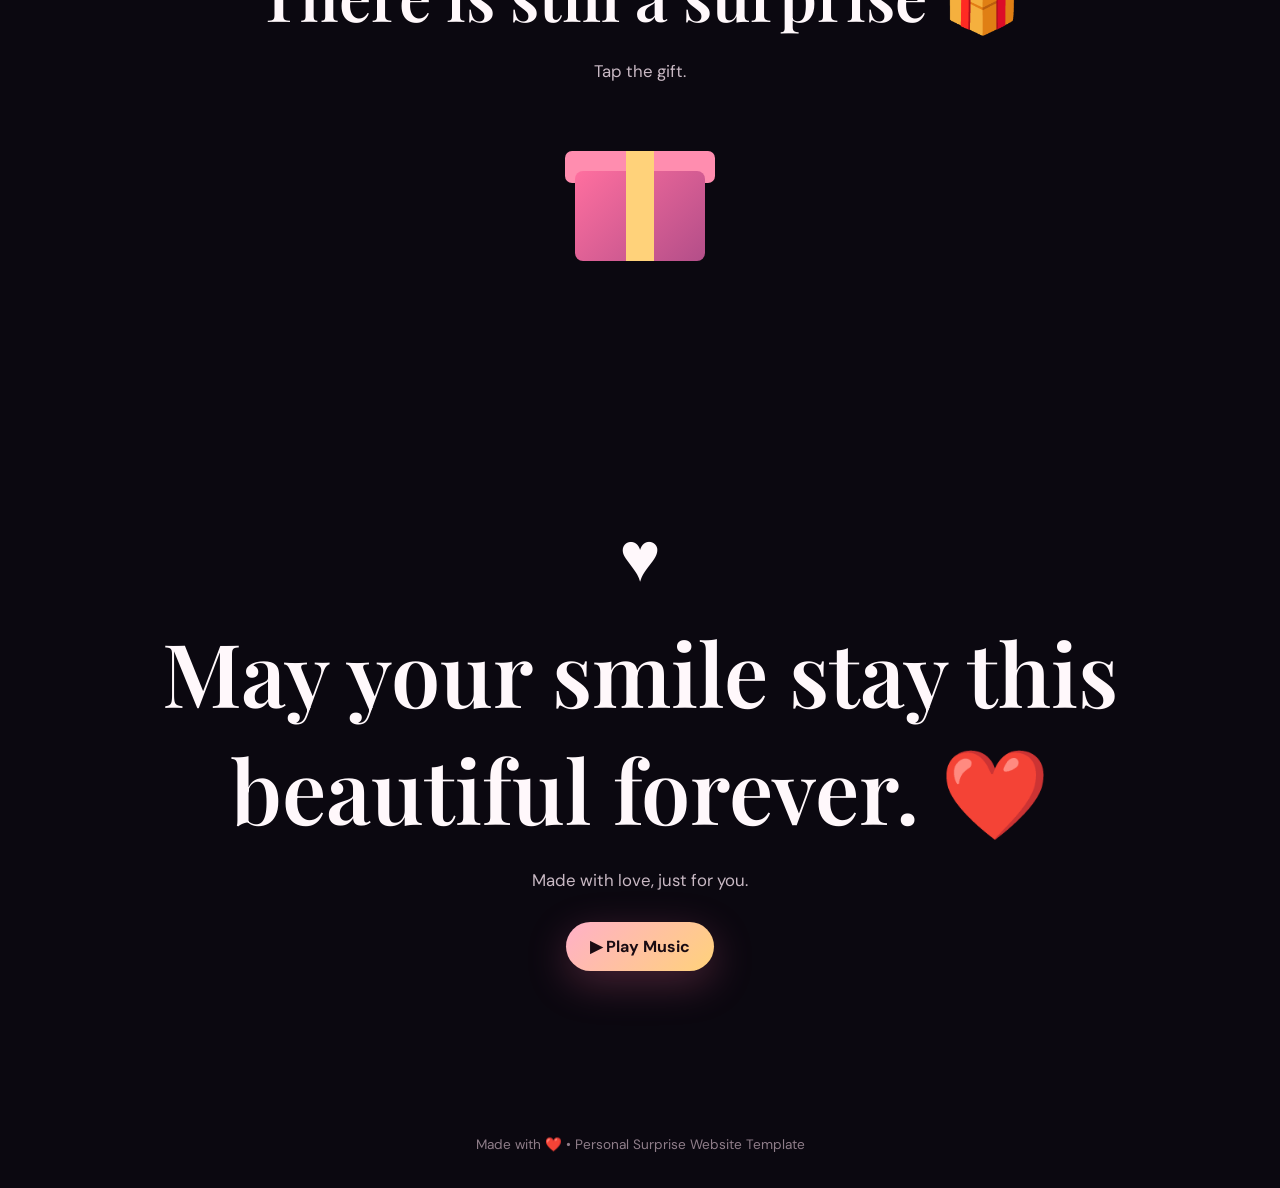
==== commit f56122f5: "Update index.html" ====
--- a/index.html
+++ b/index.html
@@ -11,7 +11,7 @@
   <div class="intro" id="intro">
     <div class="intro-box">
       <div class="mini-heart">♡</div>
-      <div class="eyebrow">Made with love, just for you.</div>
+      <div class="eyebrow">Made with love, just for my❤️ </div>
       <h1>A tiny token of love for My Sunshine❤️❤️...</h1>
       <p>Take a moment, turn your volume up, and press the button.</p>
       <button class="btn" id="startButton">Open Small Gift from Your❤️✨</button>
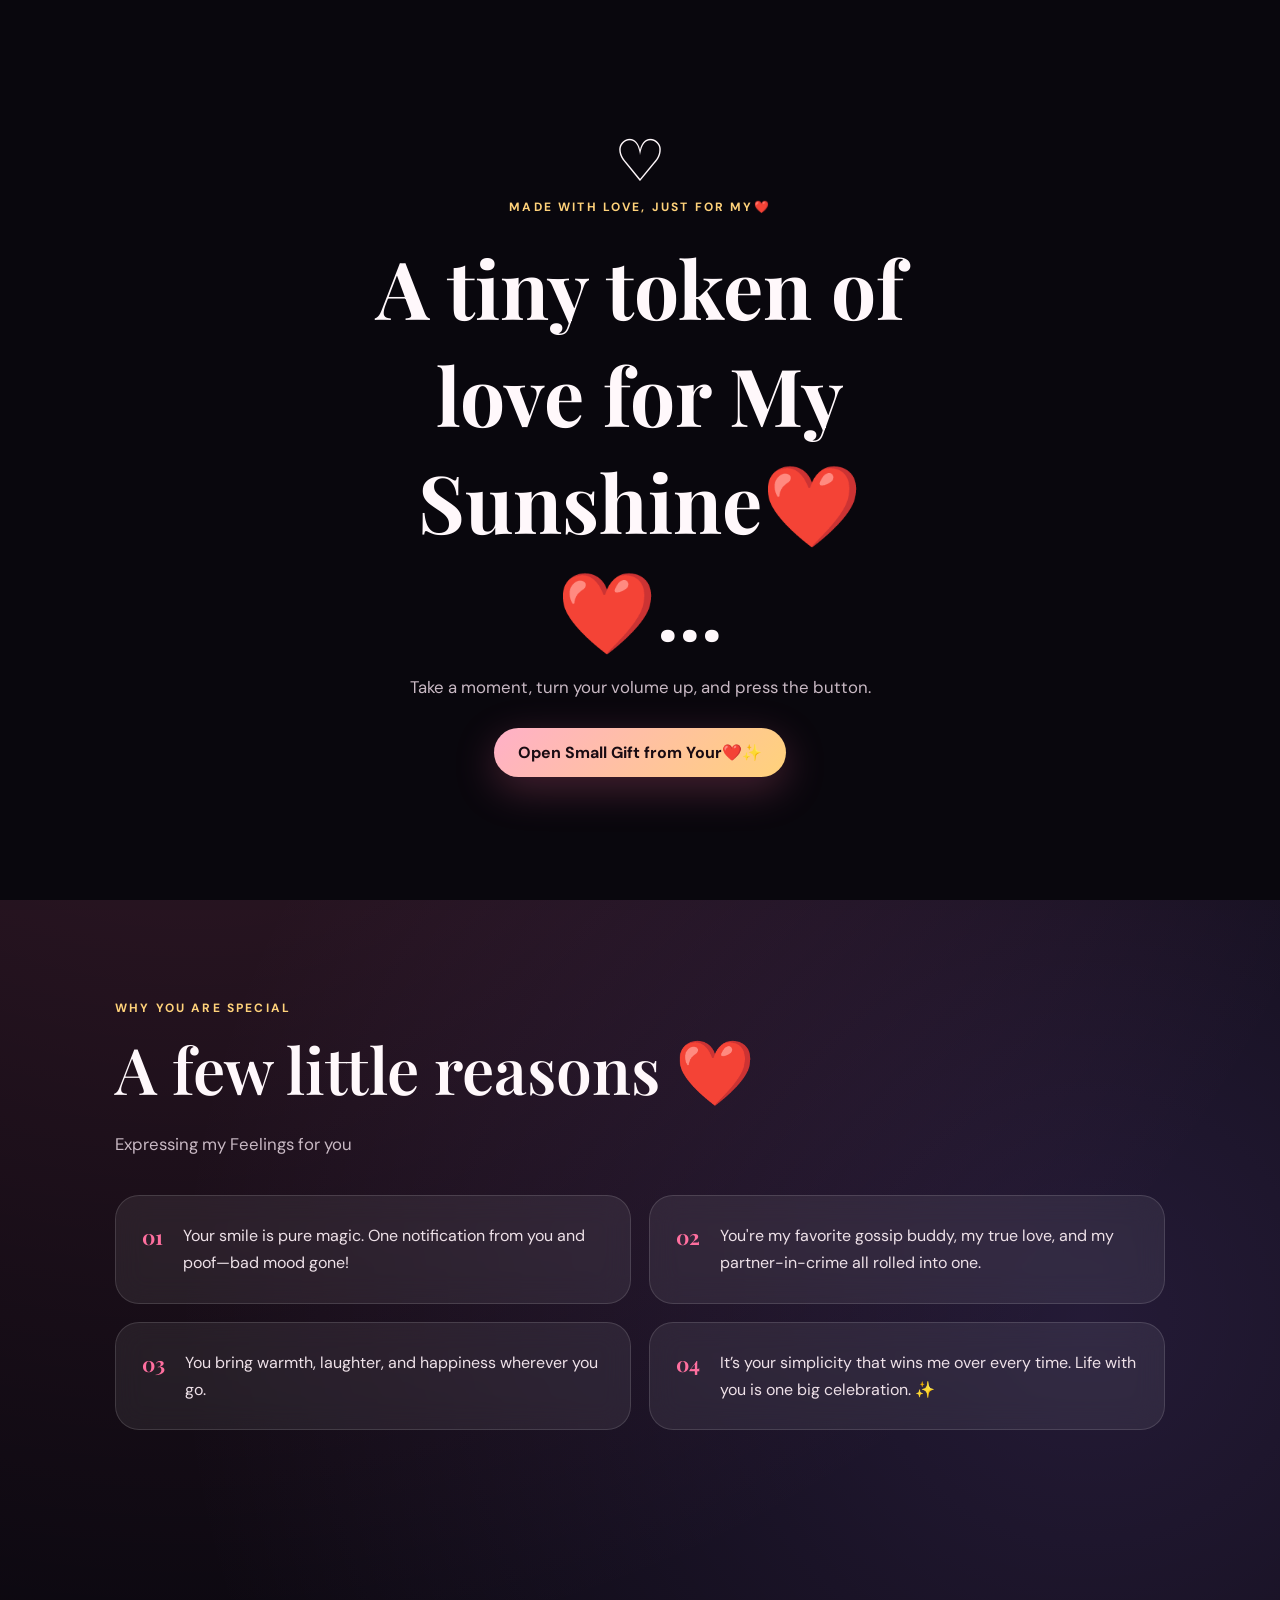
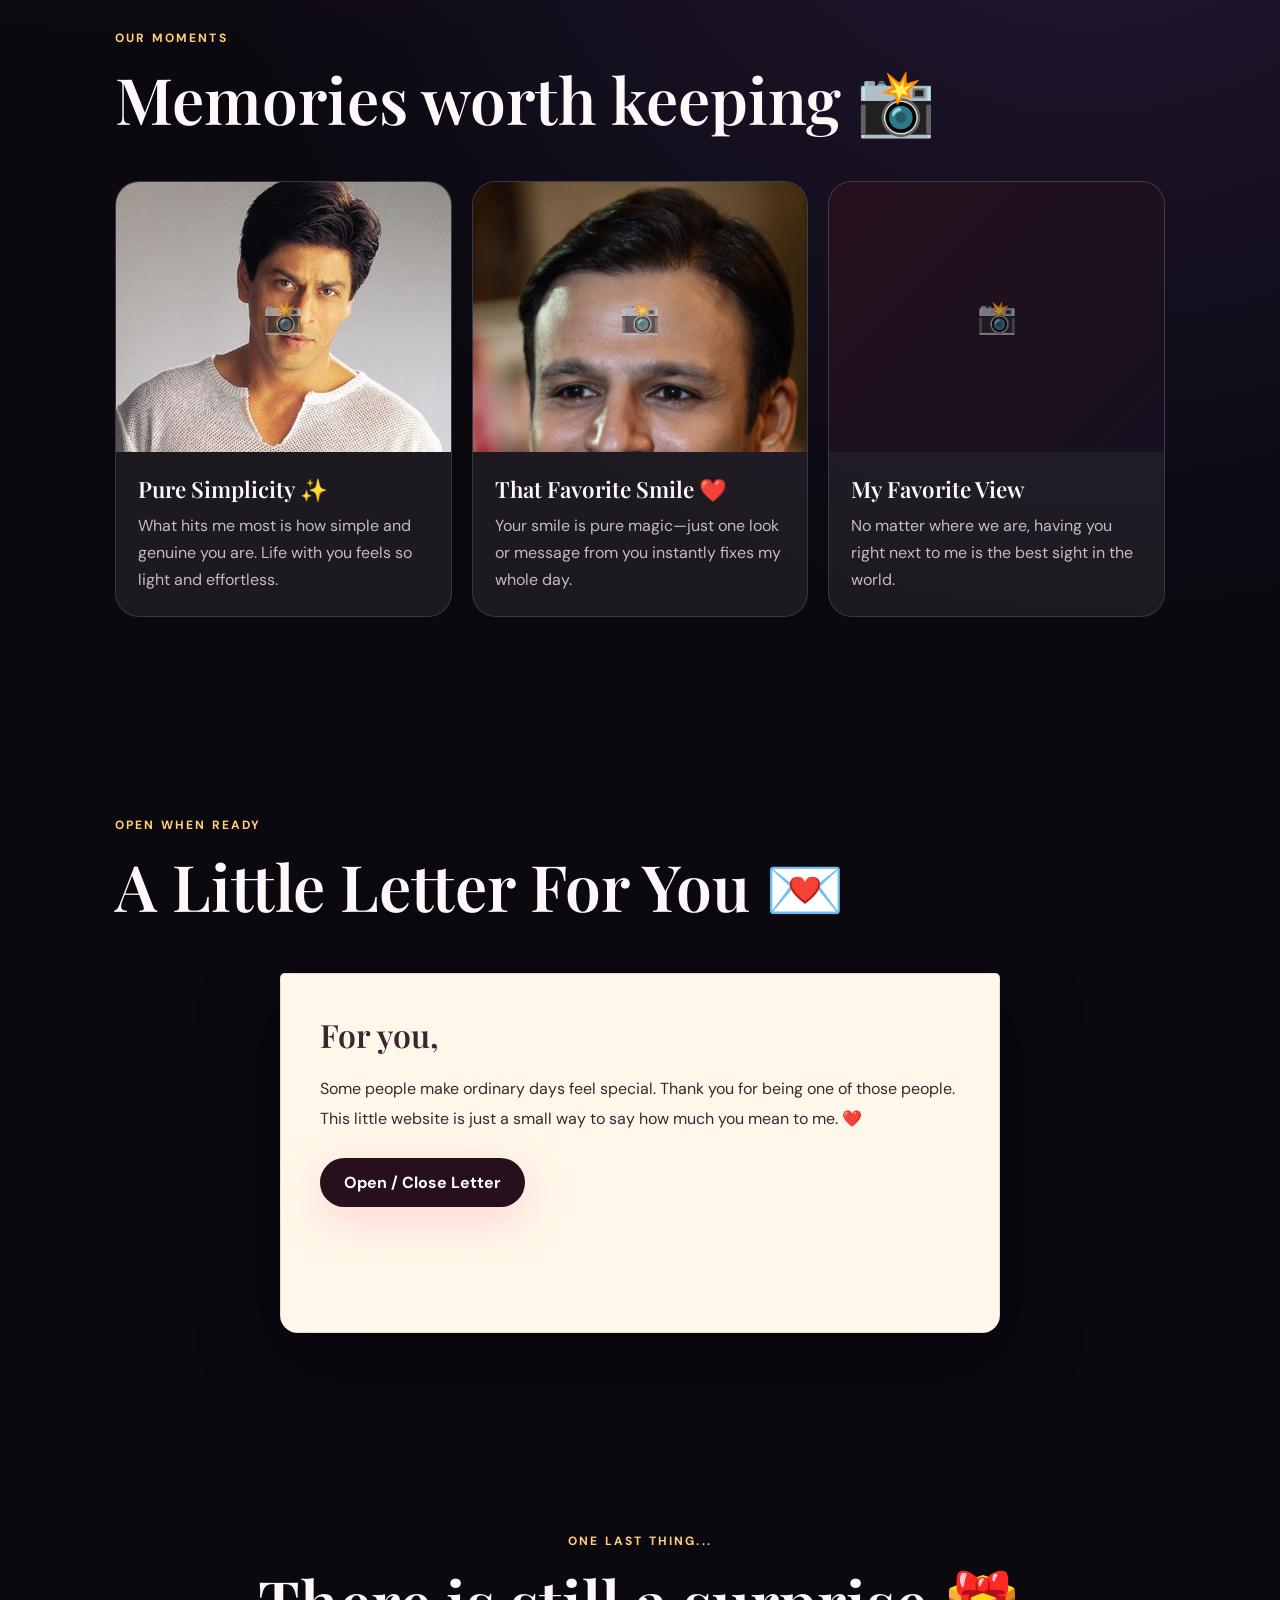
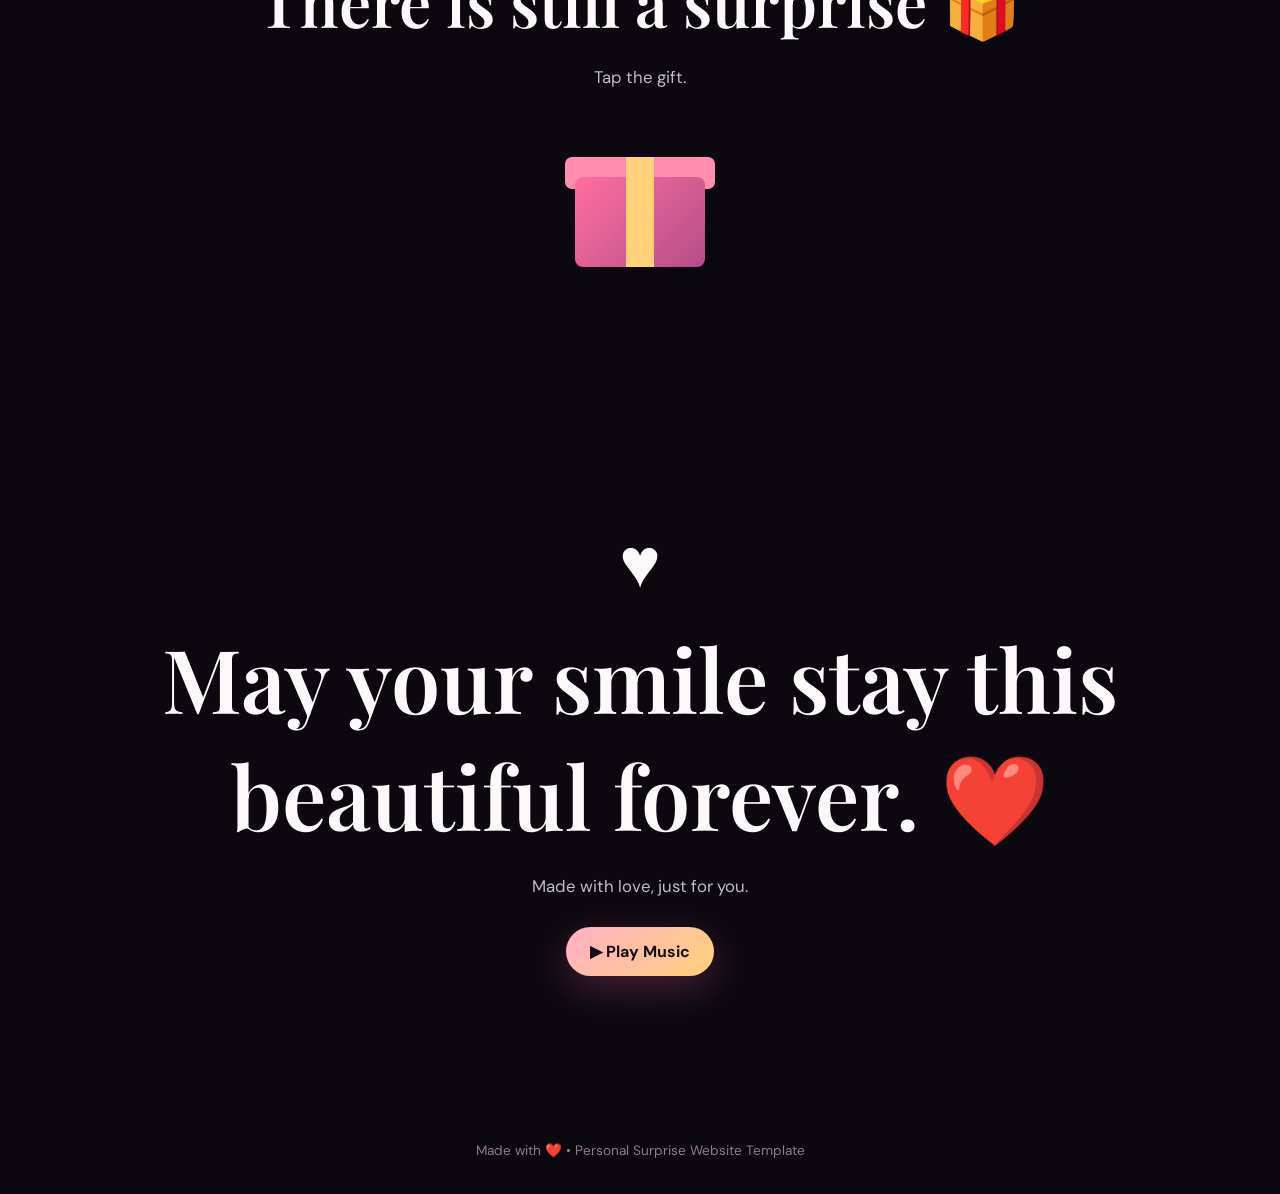
==== commit 1fc5b734: "Update index.html" ====
--- a/index.html
+++ b/index.html
@@ -42,7 +42,6 @@
       <div class="container">
         <div class="eyebrow">Our moments</div>
         <h2>Memories worth keeping 📸</h2>
-        <p class="lead">Add your photos inside the <b>assets</b> folder and update their names in <b>config.js</b>.</p>
         <div class="memories" id="memories"></div>
       </div>
     </section>
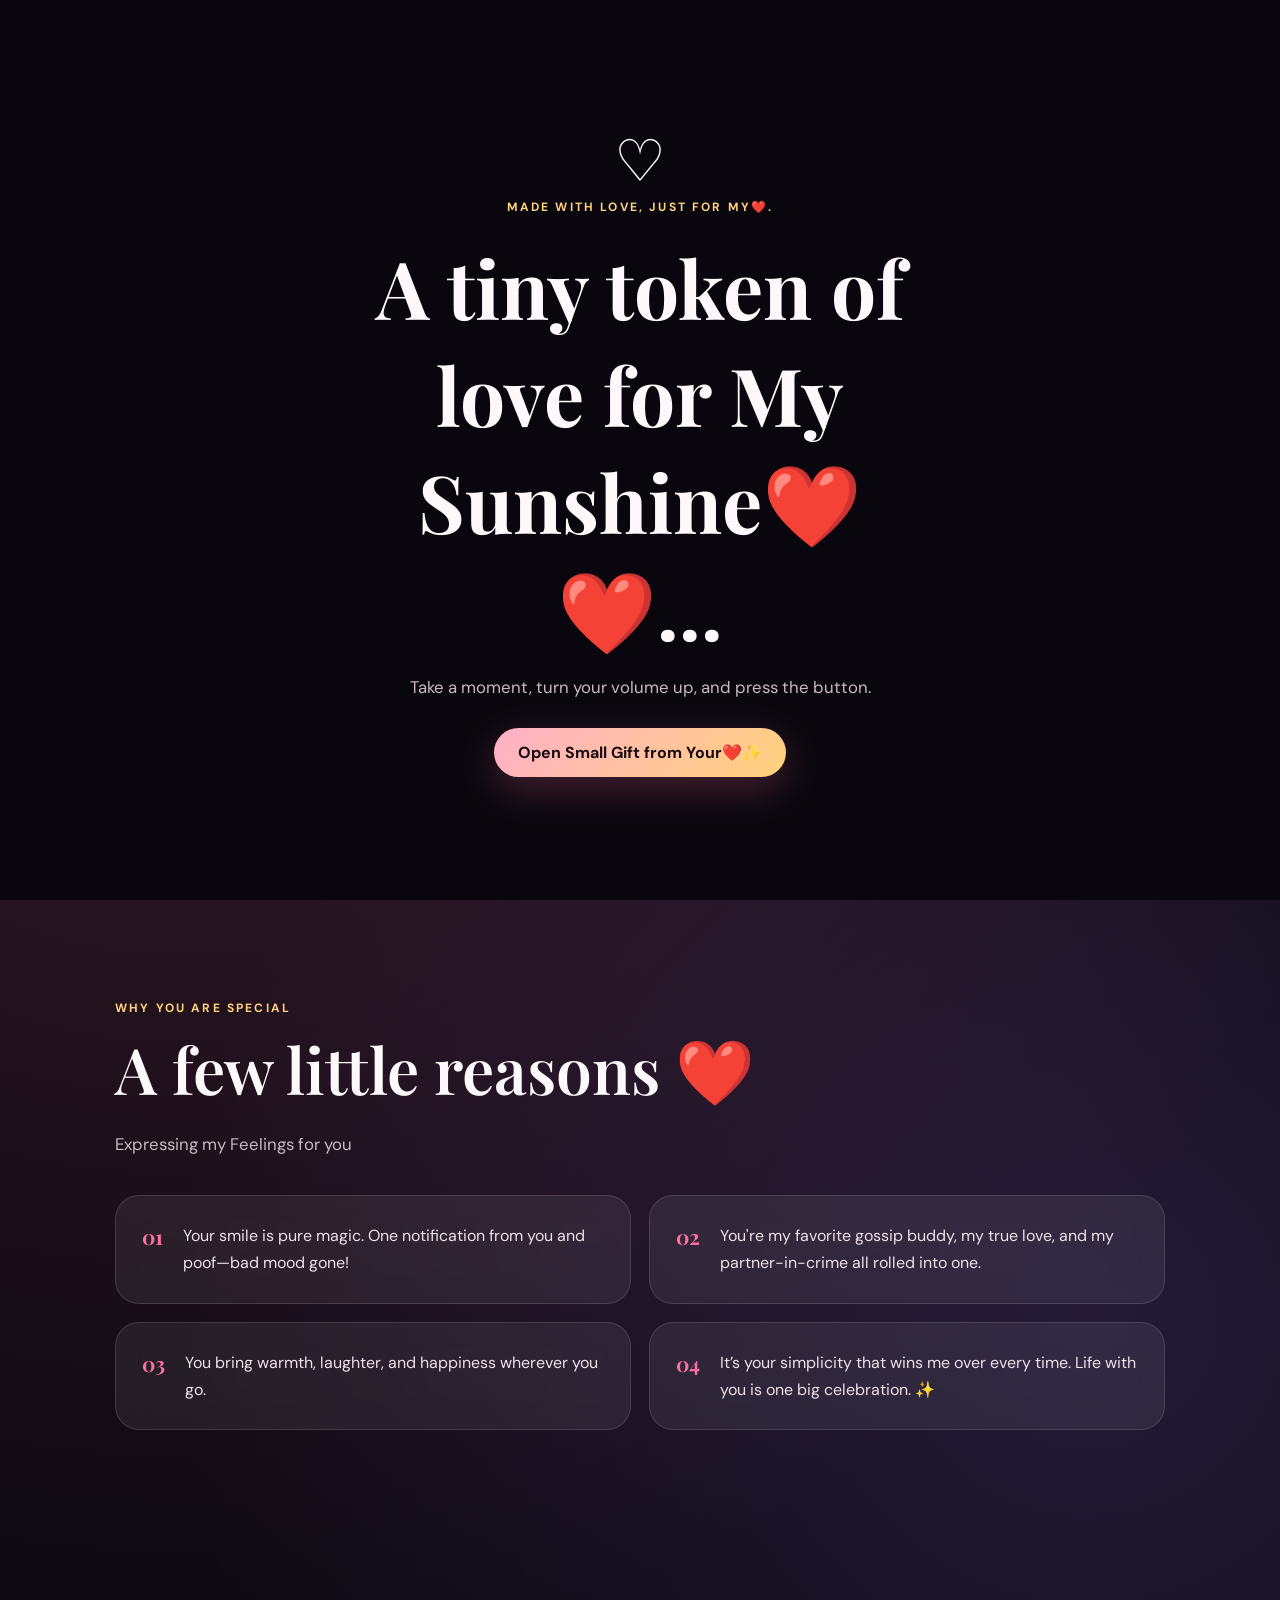
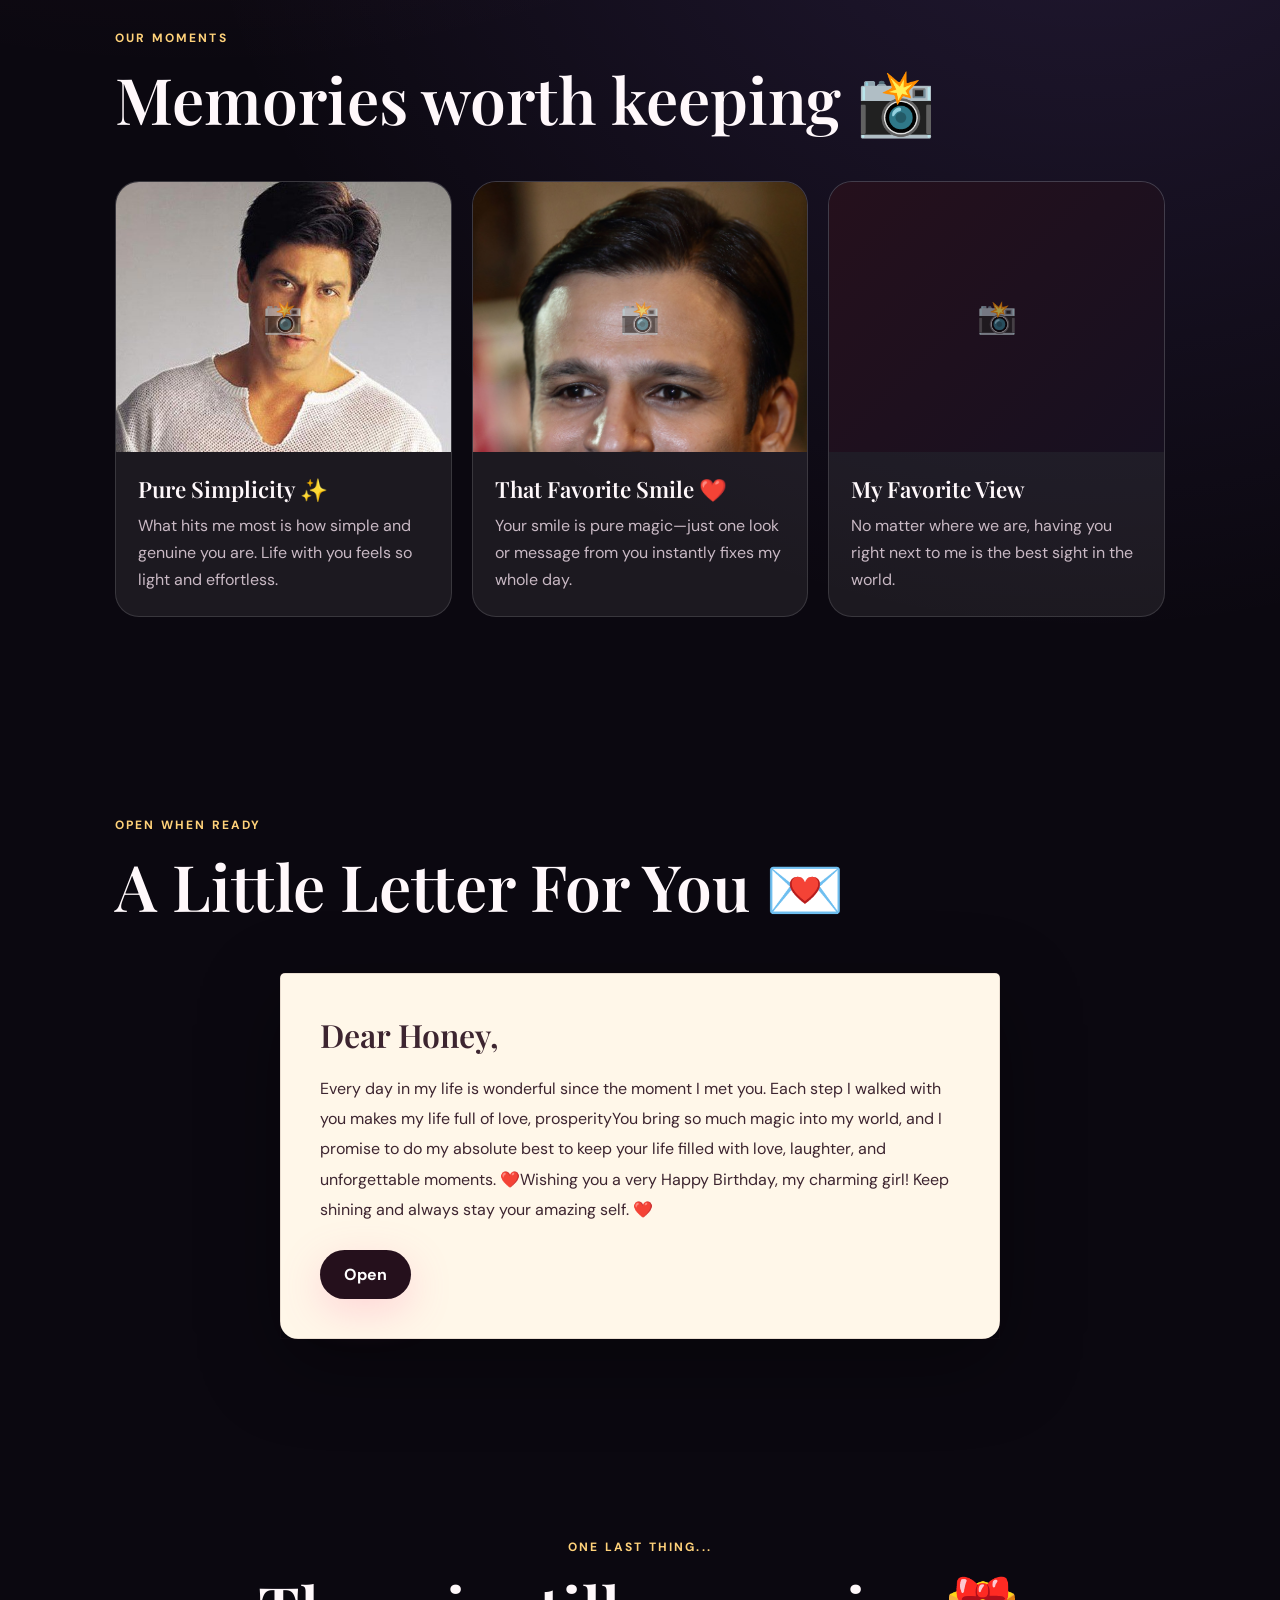
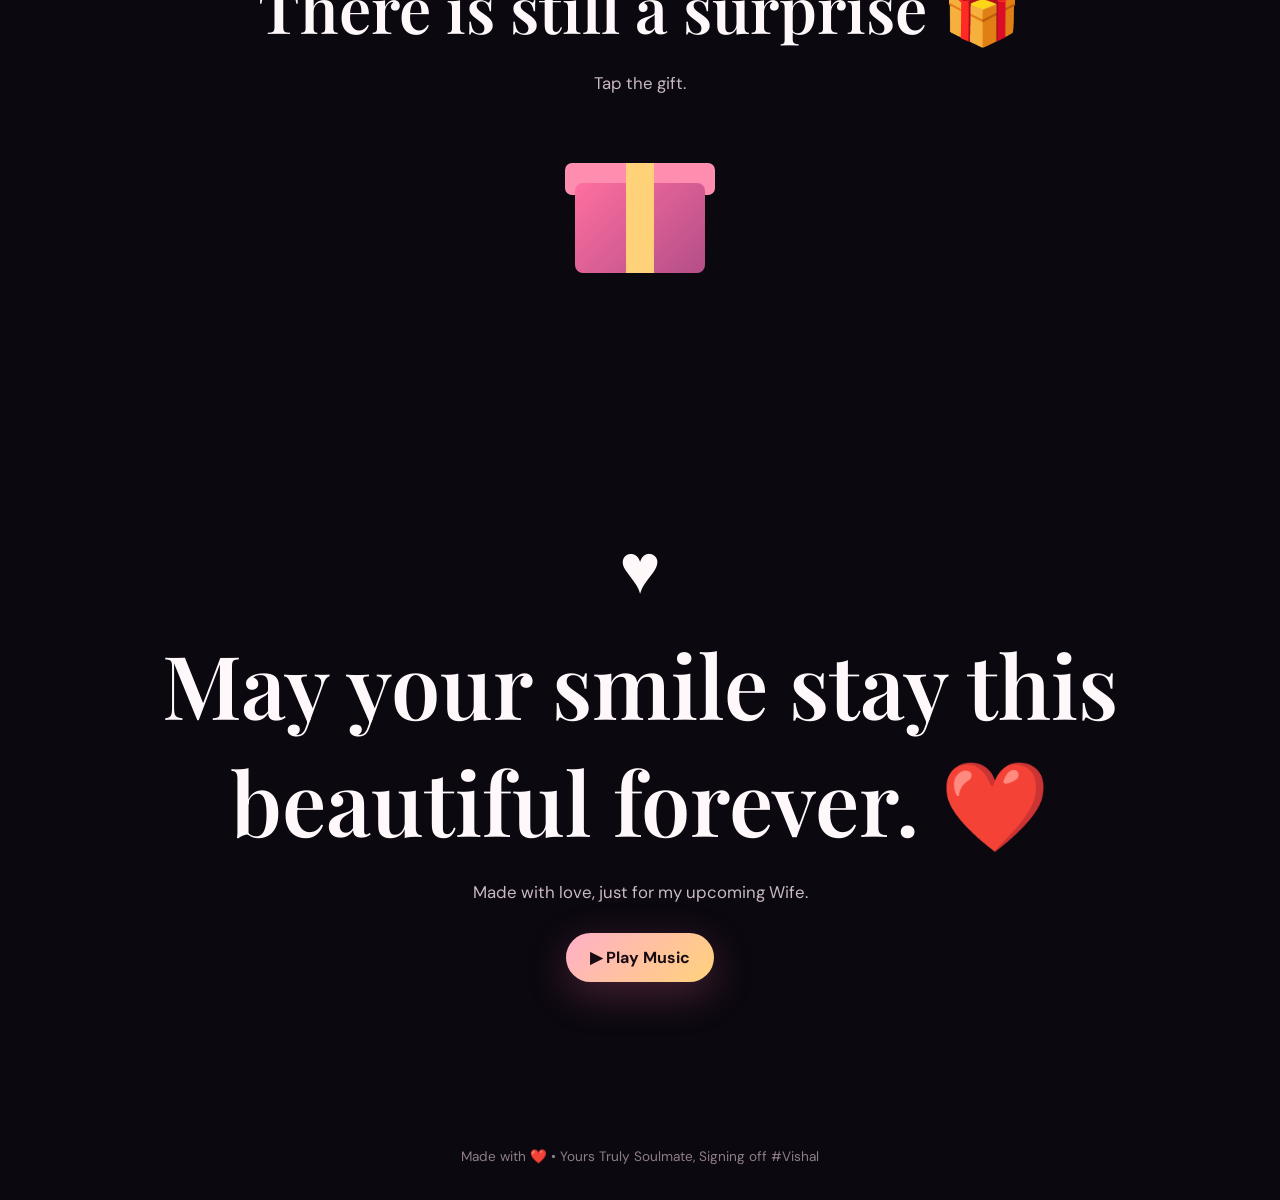
==== commit c2f81efe: "Update index.html" ====
--- a/index.html
+++ b/index.html
@@ -11,7 +11,7 @@
   <div class="intro" id="intro">
     <div class="intro-box">
       <div class="mini-heart">♡</div>
-      <div class="eyebrow">Made with love, just for my❤️ </div>
+      <div class="eyebrow">Made with love, just for my❤️. </div>
       <h1>A tiny token of love for My Sunshine❤️❤️...</h1>
       <p>Take a moment, turn your volume up, and press the button.</p>
       <button class="btn" id="startButton">Open Small Gift from Your❤️✨</button>
@@ -52,9 +52,9 @@
         <h2 id="letterTitle">A Little Letter For You 💌</h2>
         <div class="letter-wrap">
           <div class="letter" id="letter">
-            <h3>For you,</h3>
+            <h3>Dear Honey,</h3>
             <p id="letterText"></p>
-            <button class="btn open-letter" id="openLetter">Open / Close Letter</button>
+            <button class="btn open-letter" id="openLetter">Open</button>
           </div>
         </div>
       </div>
@@ -76,8 +76,8 @@
     <section class="final" id="final">
       <div class="container">
         <div class="final-heart">♥</div>
-        <h2 id="finalMessage">May your smile stay this beautiful forever. ❤️</h2>
-        <p class="lead" style="margin:auto">Made with love, just for you.</p>
+        <h2 id="finalMessage">Keep shining and smiling just like this, forever. My Rasmalai❤️</h2>
+        <p class="lead" style="margin:auto">Made with love, just for my upcoming Wife.</p>
         <button class="btn" id="musicButton">▶ Play Music</button>
       </div>
     </section>
@@ -86,7 +86,7 @@
   <audio id="music" loop preload="none"></audio>
 
   <footer>
-    Made with ❤️ • Personal Surprise Website Template
+    Made with ❤️ • Yours Truly Soulmate, Signing off #Vishal
   </footer>
 
   <script src="config.js"></script>
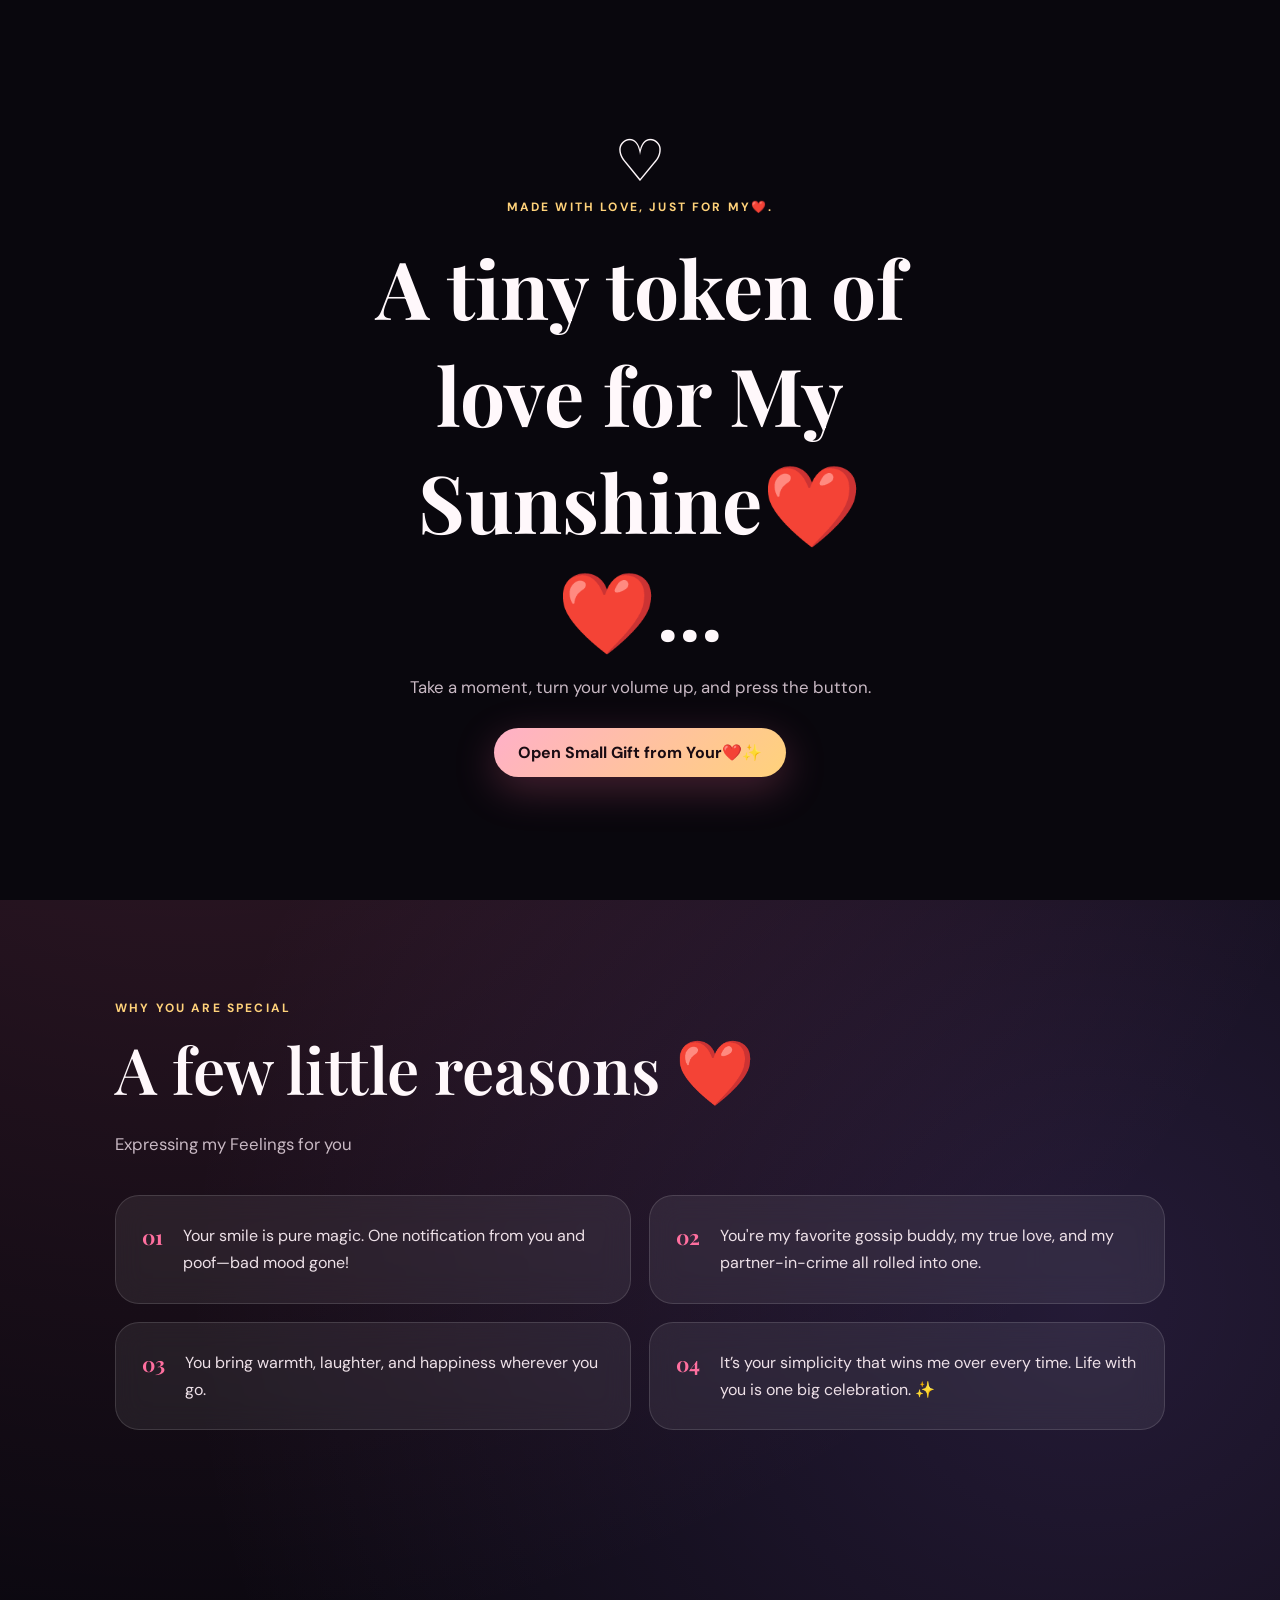
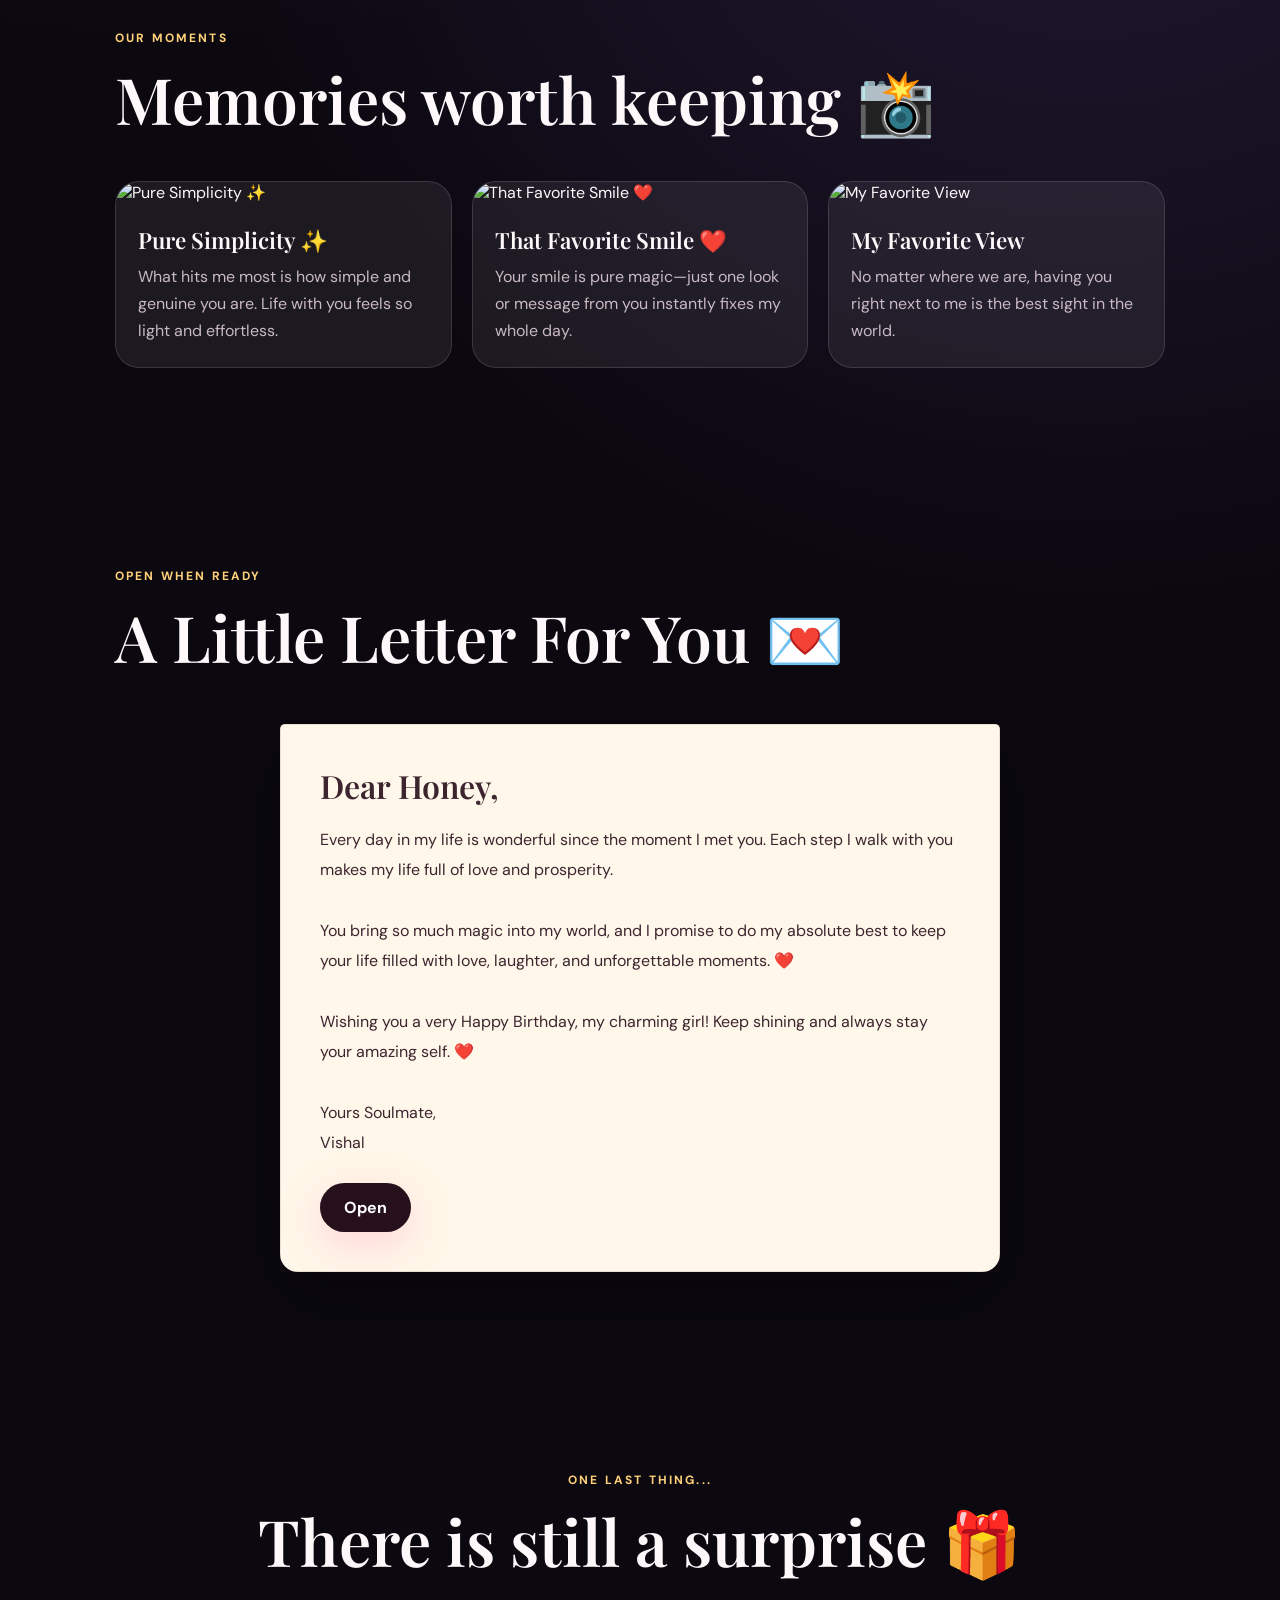
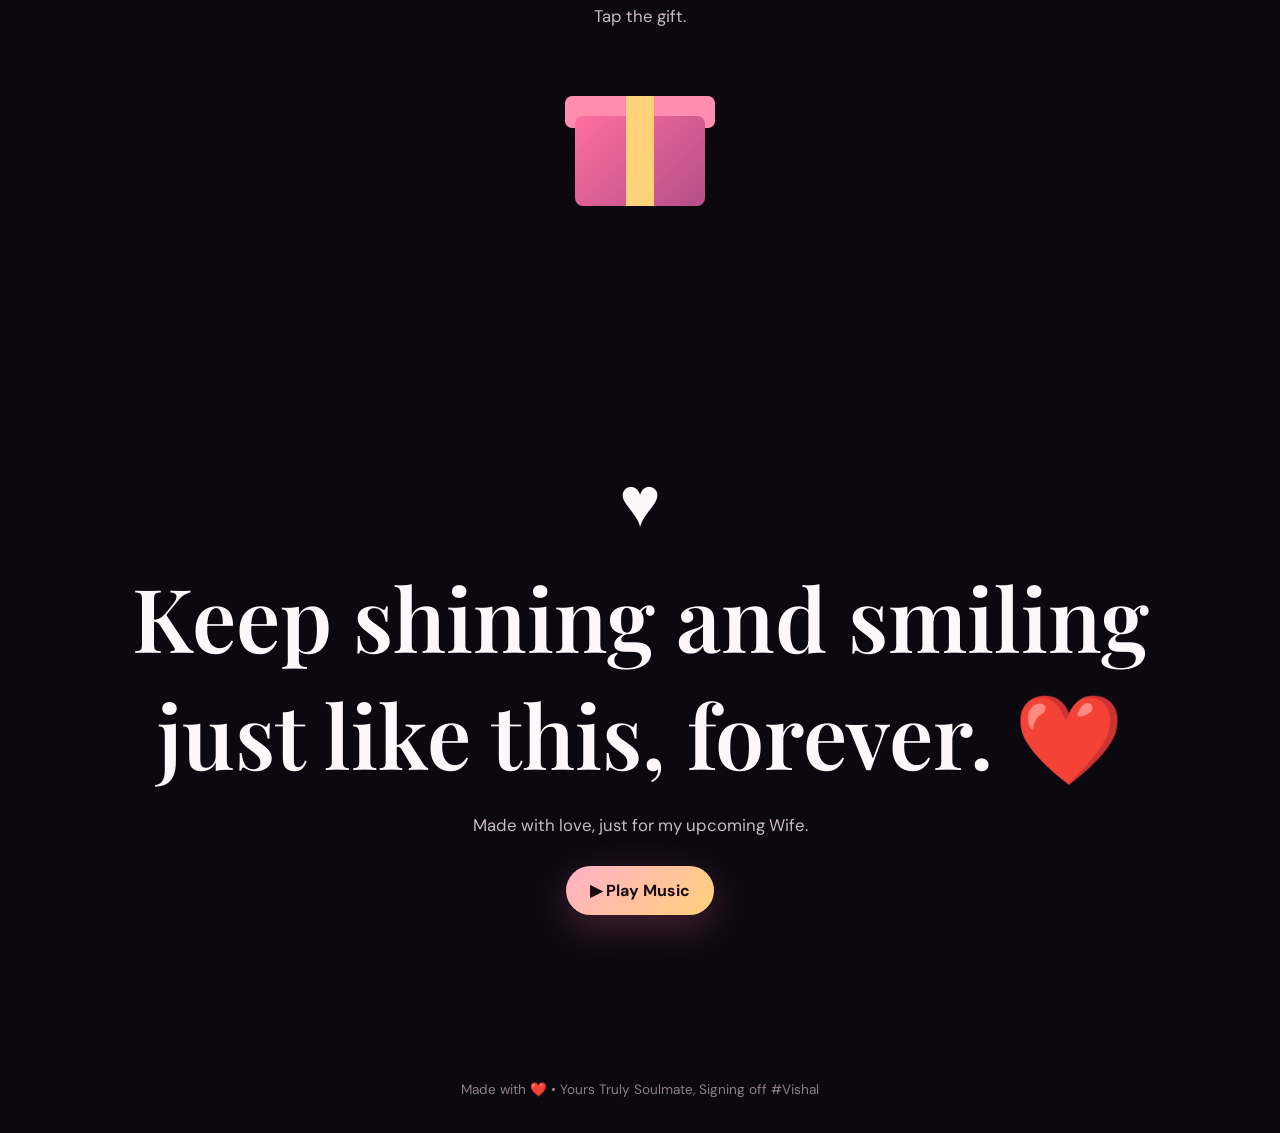
==== commit 335c485c: "Update final message text in index.html" ====
--- a/index.html
+++ b/index.html
@@ -76,7 +76,7 @@
     <section class="final" id="final">
       <div class="container">
         <div class="final-heart">♥</div>
-        <h2 id="finalMessage">Keep shining and smiling just like this, forever. My Rasmalai❤️</h2>
+        <h2 id="finalMessage">Keep shining and smiling just like this, forever, My Rasmalai❤️.</h2>
         <p class="lead" style="margin:auto">Made with love, just for my upcoming Wife.</p>
         <button class="btn" id="musicButton">▶ Play Music</button>
       </div>
--- a/style.css
+++ b/style.css
@@ -81,8 +81,20 @@
   transition:transform .3s;
 }
 .memory-card:hover{transform:translateY(-7px)}
-.memory-image{height:270px;background:linear-gradient(135deg,#25101c,#171020);position:relative;display:grid;place-items:center;overflow:hidden}
-.memory-image img{width:100%;height:100%;object-fit:cover}
+..memory-image{
+    height:340px;
+    background:#171020;
+    position:relative;
+    overflow:hidden;
+}
+
+.memory-image img{
+    width:100%;
+    height:100%;
+    display:block;
+    object-fit:cover;
+    object-position:center;
+}
 .memory-image span{position:absolute;font-size:2rem;opacity:.6}
 .image-placeholder img{display:none}
 .memory-content{padding:22px}
